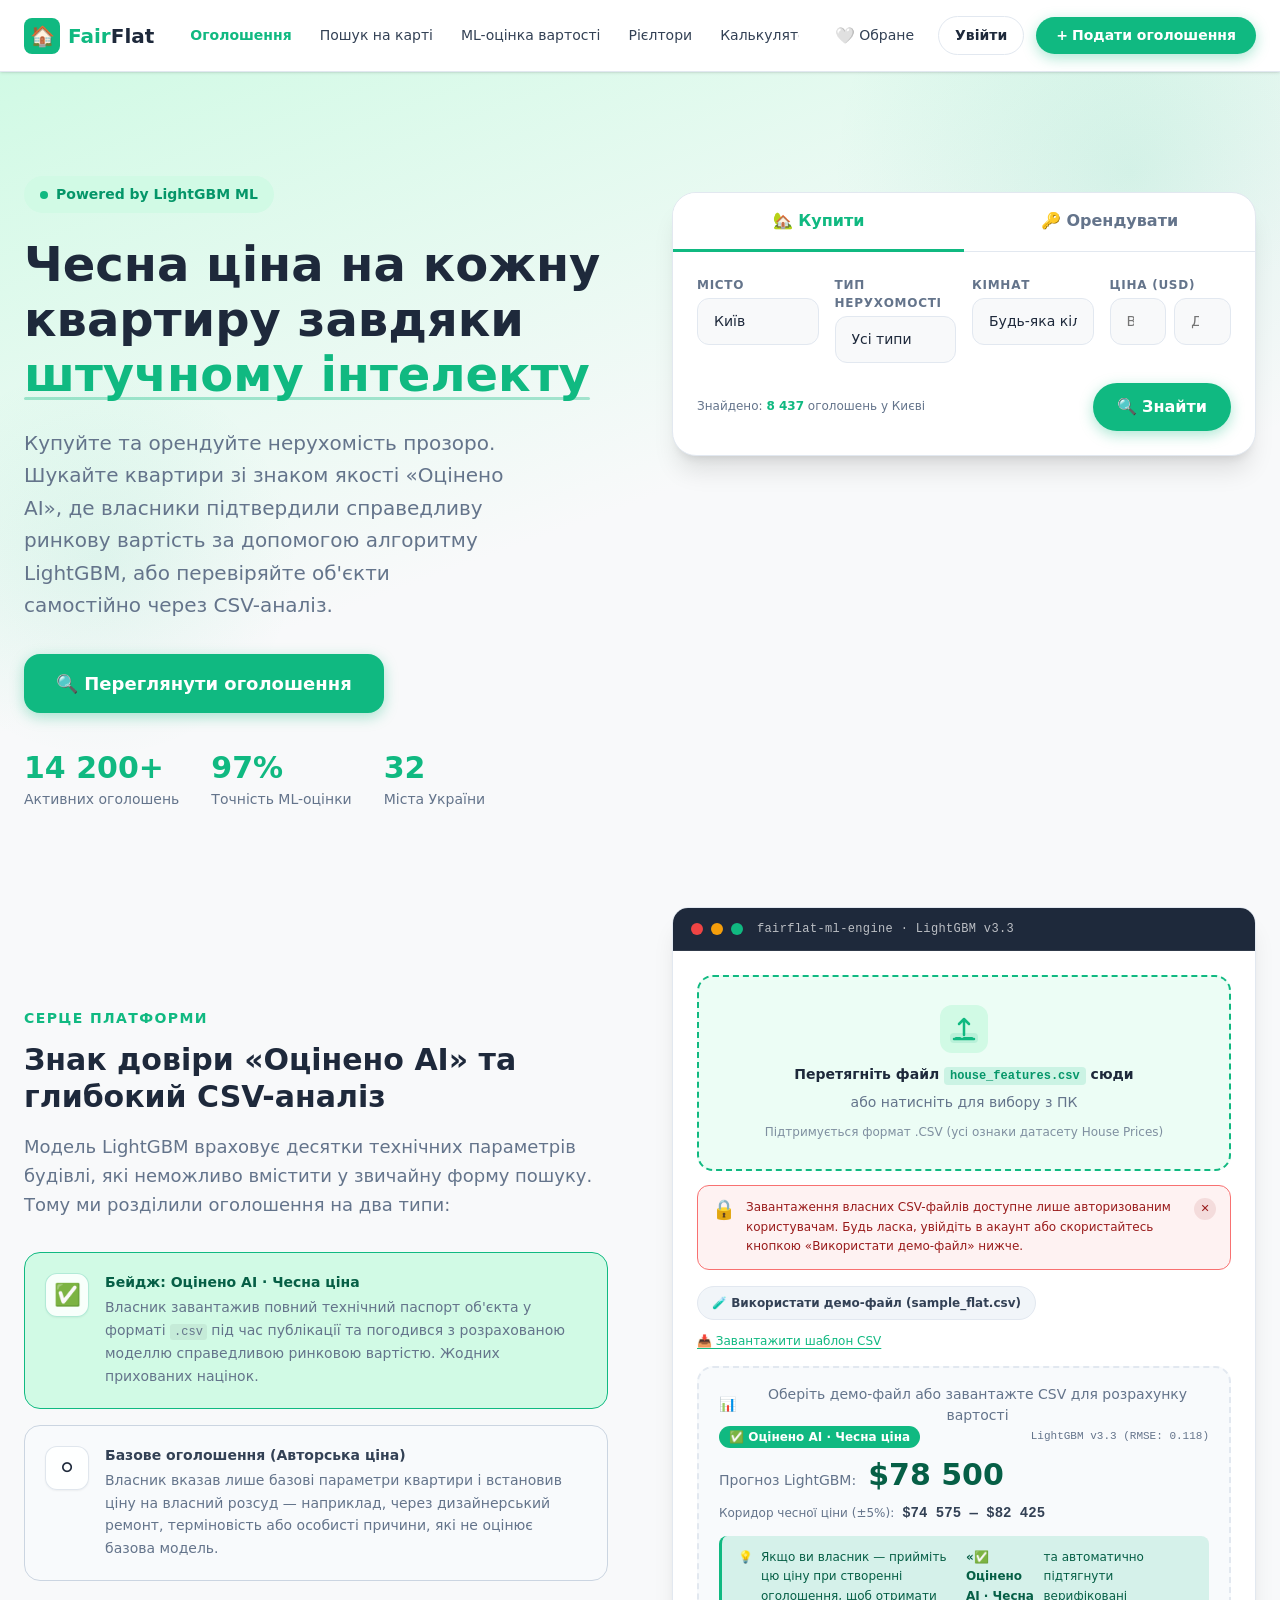
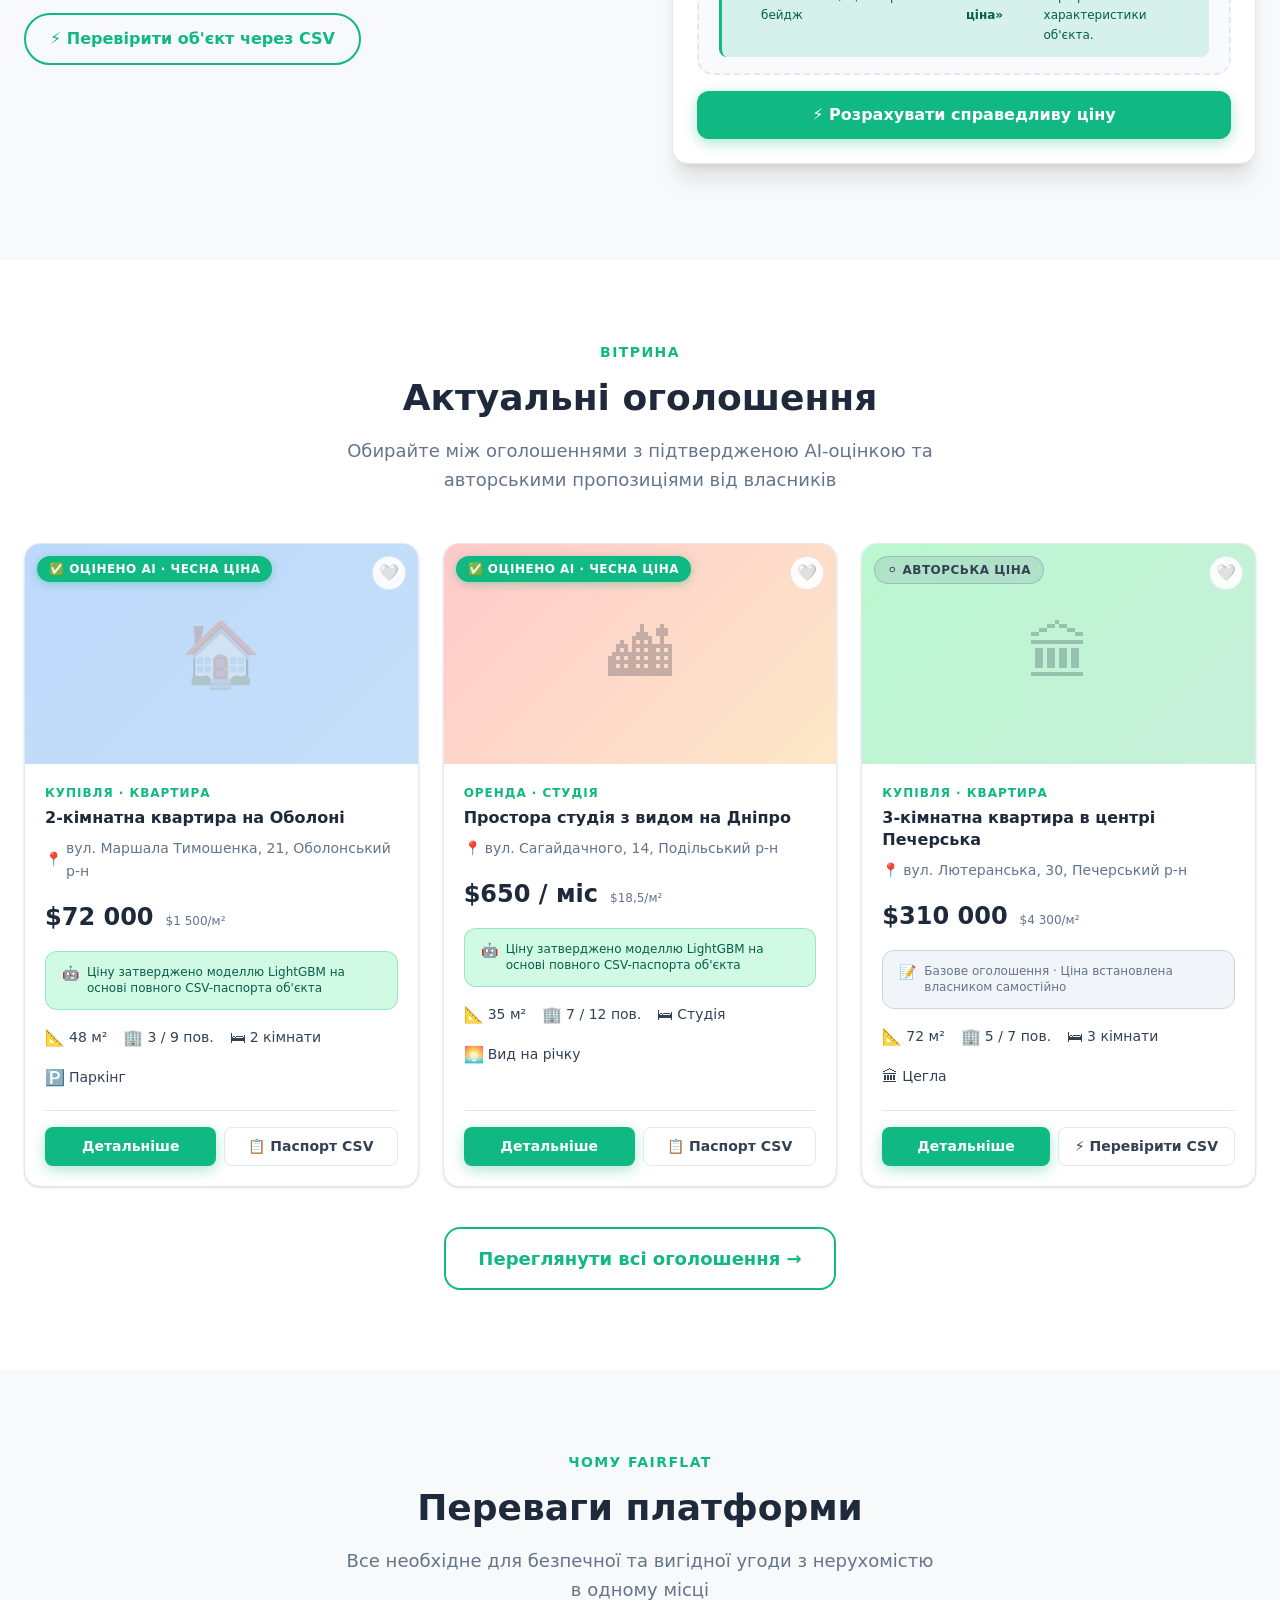
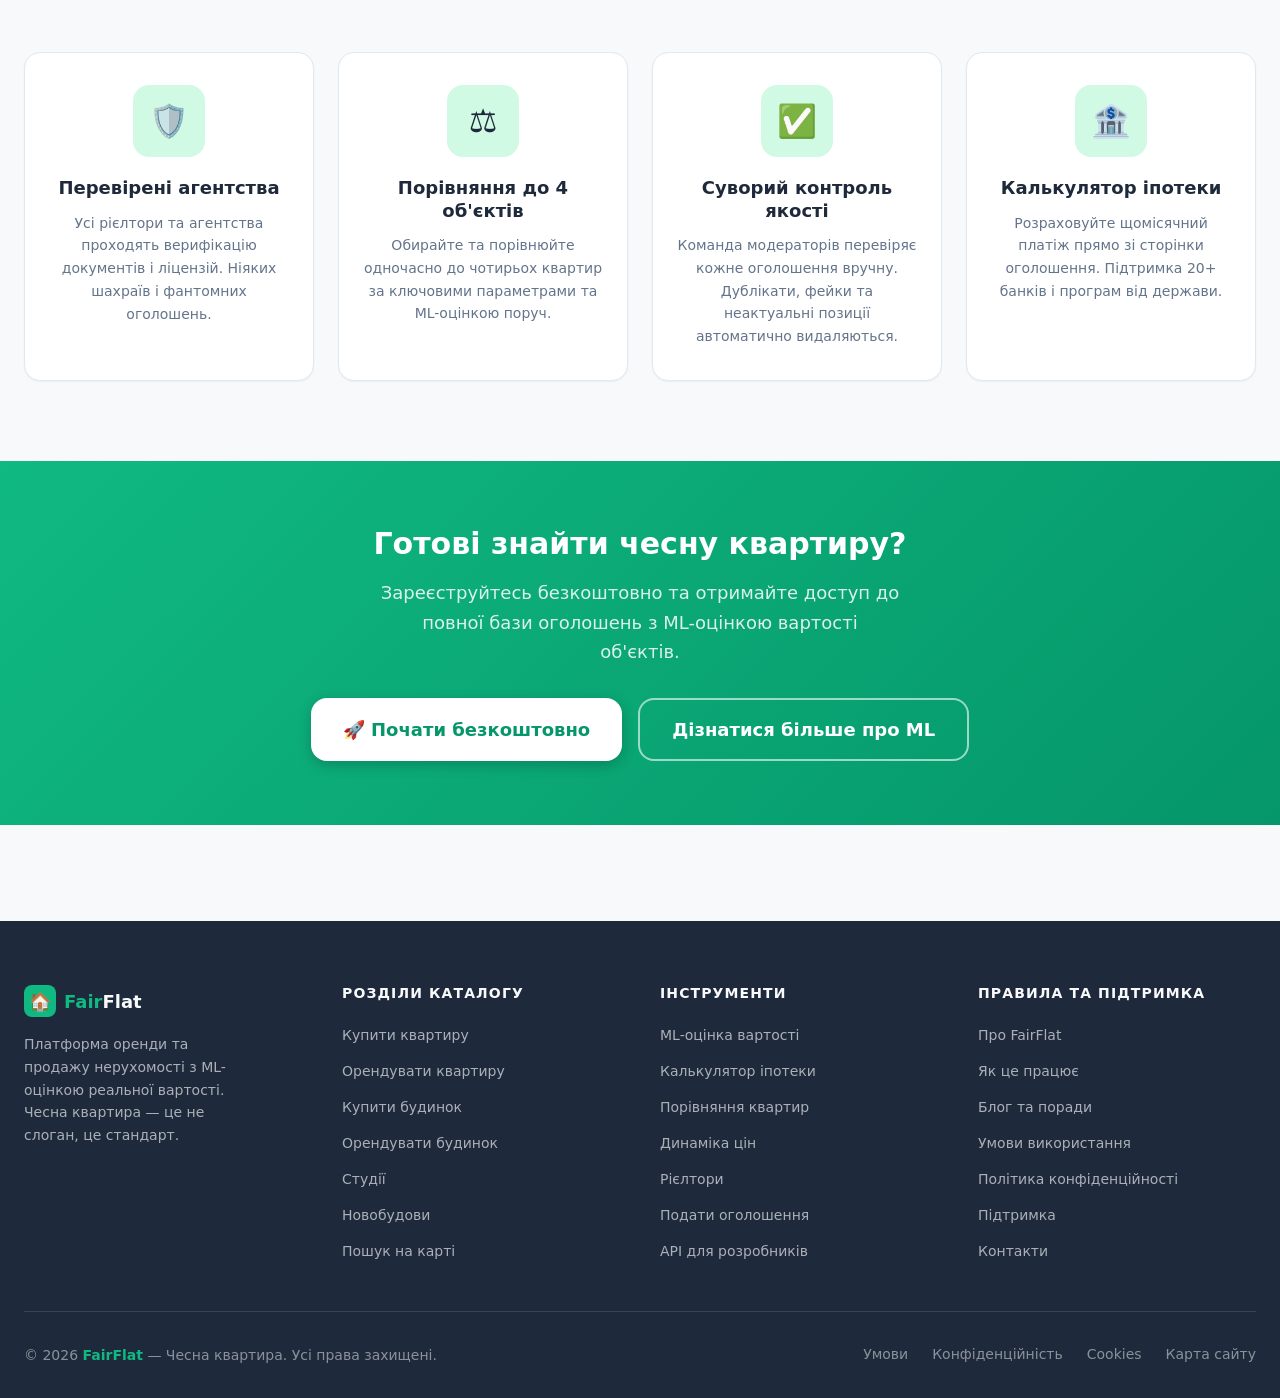
==== index.html @ ea61fe15 "feat: додати стартову структуру лендінгу, стилі та скрипти - Створено index.html (розмітка головної " ====
<!DOCTYPE html>
<html lang="uk">
<head>
  <meta charset="UTF-8" />
  <meta name="viewport" content="width=device-width, initial-scale=1.0" />
  <meta name="description" content="FairFlat — платформа оренди та продажу нерухомості з ML-оцінкою реальної вартості (LightGBM). Чесна ціна на кожну квартиру." />
  <meta name="keywords" content="нерухомість, квартира, оренда, продаж, ML оцінка, FairFlat" />
  <meta property="og:title"       content="FairFlat — Чесна квартира" />
  <meta property="og:description" content="Оренда та продаж житла з ML-оцінкою реальної вартості." />
  <meta property="og:type"        content="website" />

  <title>FairFlat — Чесна квартира</title>

  <!-- Стилі: порядок важливий — variables спочатку -->
  <link rel="stylesheet" href="css/variables.css" />
  <link rel="stylesheet" href="css/layout.css" />
  <link rel="stylesheet" href="css/landing.css" />
</head>
<body>

<!-- ============================================================
     HEADER — повністю статичний HTML, без JS-рендерингу
     Адаптивність: виключно CSS @media queries у layout.css
     ============================================================ -->
<header class="site-header" role="banner">
  <div class="container">

    <!-- Логотип -->
    <a href="/" class="header-logo" aria-label="FairFlat — головна сторінка">
      <span class="header-logo__icon" aria-hidden="true">🏠</span>
      <span class="header-logo__text">
        <span>Fair</span><span>Flat</span>
      </span>
    </a>

    <!-- Основне навігаційне меню -->
    <nav class="header-nav" aria-label="Головна навігація">
      <ul class="header-nav__list" role="list">
        <li>
          <a href="#listings" class="header-nav__link is-active">Оголошення</a>
        </li>
        <li>
          <a href="#map-search" class="header-nav__link">Пошук на карті</a>
        </li>
        <li>
          <a href="#ml-section" class="header-nav__link">ML-оцінка вартості</a>
        </li>
        <li>
          <a href="#agents" class="header-nav__link">Рієлтори</a>
        </li>
        <li>
          <a href="#calculator" class="header-nav__link">Калькулятор іпотеки</a>
        </li>
      </ul>
    </nav>

    <!-- Дії у шапці -->
    <div class="header-actions">
      <a href="/favorites" class="header-actions__favorites" aria-label="Обране">
        <span class="icon" aria-hidden="true">🤍</span>
        <span class="fav-label">Обране</span>
      </a>

      <button class="btn-login" type="button" aria-label="Увійти до акаунту">
        Увійти
      </button>

      <a href="/post" class="btn-post" aria-label="Подати оголошення">
        <span aria-hidden="true">+</span>
        <span class="post-label">Подати оголошення</span>
      </a>
    </div>

  </div>
</header>
<!-- /HEADER -->


<!-- ============================================================
     MAIN CONTENT
     ============================================================ -->
<main id="main-content">

  <!-- ══════════════════════════════════════════════════════════
       HERO SECTION
       ══════════════════════════════════════════════════════════ -->
  <section class="hero" aria-labelledby="hero-title">
    <div class="container">
      <div class="hero__inner">

        <!-- Лівий контент -->
        <div class="hero__content">
          <div class="hero__badge" role="status">
            <span class="hero__badge-dot" aria-hidden="true"></span>
            Powered by LightGBM ML
          </div>

          <h1 class="hero__title" id="hero-title">
            Чесна ціна на кожну квартиру завдяки
            <span class="hero__title-accent">штучному інтелекту</span>
          </h1>

          <p class="hero__subtitle">
            Купуйте та орендуйте нерухомість прозоро. Шукайте квартири зі знаком якості «Оцінено AI», де власники підтвердили справедливу ринкову вартість за допомогою алгоритму LightGBM, або перевіряйте об'єкти самостійно через CSV-аналіз.
          </p>

          <div class="hero__actions">
            <a href="#listings" class="btn btn--primary btn--lg">
              🔍 Переглянути оголошення
            </a>
          </div>

          <div class="hero__stats" role="list" aria-label="Статистика платформи">
            <div class="hero__stat" role="listitem">
              <span class="hero__stat-value">14 200+</span>
              <span class="hero__stat-label">Активних оголошень</span>
            </div>
            <div class="hero__stat" role="listitem">
              <span class="hero__stat-value">97%</span>
              <span class="hero__stat-label">Точність ML-оцінки</span>
            </div>
            <div class="hero__stat" role="listitem">
              <span class="hero__stat-value">32</span>
              <span class="hero__stat-label">Міста України</span>
            </div>
          </div>
        </div><!-- /hero__content -->

        <!-- Правий блок — пошуковий віджет -->
        <aside class="search-widget" aria-label="Швидкий пошук нерухомості">

          <!-- Таби: перемикаються через data-атрибути, JS у main.js -->
          <div class="search-widget__tabs"
               data-search-tabs
               role="tablist"
               aria-label="Тип угоди">

            <button class="search-tab"
                    role="tab"
                    data-tab="buy"
                    aria-selected="true"
                    aria-controls="tab-panel-buy"
                    type="button">
              🏡 Купити
            </button>

            <button class="search-tab"
                    role="tab"
                    data-tab="rent"
                    aria-selected="false"
                    aria-controls="tab-panel-rent"
                    type="button">
              🔑 Орендувати
            </button>
          </div>

          <!-- Панель «Купити» -->
          <div class="search-widget__body"
               data-tab-panel="buy"
               id="tab-panel-buy"
               role="tabpanel"
               aria-label="Пошук для купівлі">

            <form class="search-form" action="/search" method="get" aria-label="Форма пошуку нерухомості для купівлі">
              <input type="hidden" name="deal" value="buy" />

              <div class="search-fields">
                <!-- Місто -->
                <div class="search-field">
                  <label class="search-field__label" for="buy-city">Місто</label>
                  <select class="search-field__control" id="buy-city" name="city">
                    <option value="">Усі міста</option>
                    <option value="kyiv" selected>Київ</option>
                    <option value="lviv">Львів</option>
                    <option value="odesa">Одеса</option>
                    <option value="kharkiv">Харків</option>
                    <option value="dnipro">Дніпро</option>
                    <option value="zaporizhzhia">Запоріжжя</option>
                  </select>
                </div>

                <!-- Тип нерухомості -->
                <div class="search-field">
                  <label class="search-field__label" for="buy-type">Тип нерухомості</label>
                  <select class="search-field__control" id="buy-type" name="type">
                    <option value="">Усі типи</option>
                    <option value="apartment">Квартира</option>
                    <option value="house">Будинок</option>
                    <option value="studio">Студія</option>
                    <option value="penthouse">Пентхаус</option>
                  </select>
                </div>

                <!-- Кімнат -->
                <div class="search-field">
                  <label class="search-field__label" for="buy-rooms">Кімнат</label>
                  <select class="search-field__control" id="buy-rooms" name="rooms">
                    <option value="">Будь-яка кількість</option>
                    <option value="1">1 кімната</option>
                    <option value="2">2 кімнати</option>
                    <option value="3">3 кімнати</option>
                    <option value="4">4+ кімнати</option>
                  </select>
                </div>

                <!-- Діапазон цін -->
                <div class="search-field">
                  <label class="search-field__label" for="buy-price-min">Ціна (USD)</label>
                  <div class="search-price">
                    <input class="search-field__control"
                           type="number"
                           id="buy-price-min"
                           name="price_min"
                           placeholder="Від"
                           min="0"
                           step="1000" />
                    <input class="search-field__control"
                           type="number"
                           name="price_max"
                           placeholder="До"
                           aria-label="Максимальна ціна"
                           min="0"
                           step="1000" />
                  </div>
                </div>
              </div>

              <div class="search-widget__footer">
                <p class="search-widget__hint">
                  Знайдено: <b>8 437</b> оголошень у Києві
                </p>
                <button class="btn btn--primary" type="submit">
                  🔍 Знайти
                </button>
              </div>
            </form>
          </div>

          <!-- Панель «Орендувати» -->
          <div class="search-widget__body"
               data-tab-panel="rent"
               id="tab-panel-rent"
               role="tabpanel"
               aria-label="Пошук для оренди"
               hidden>

            <form class="search-form" action="/search" method="get" aria-label="Форма пошуку нерухомості для оренди">
              <input type="hidden" name="deal" value="rent" />

              <div class="search-fields">
                <!-- Місто -->
                <div class="search-field">
                  <label class="search-field__label" for="rent-city">Місто</label>
                  <select class="search-field__control" id="rent-city" name="city">
                    <option value="">Усі міста</option>
                    <option value="kyiv" selected>Київ</option>
                    <option value="lviv">Львів</option>
                    <option value="odesa">Одеса</option>
                    <option value="kharkiv">Харків</option>
                    <option value="dnipro">Дніпро</option>
                  </select>
                </div>

                <!-- Тип нерухомості -->
                <div class="search-field">
                  <label class="search-field__label" for="rent-type">Тип нерухомості</label>
                  <select class="search-field__control" id="rent-type" name="type">
                    <option value="">Усі типи</option>
                    <option value="apartment">Квартира</option>
                    <option value="house">Будинок</option>
                    <option value="studio">Студія</option>
                  </select>
                </div>

                <!-- Кімнат -->
                <div class="search-field">
                  <label class="search-field__label" for="rent-rooms">Кімнат</label>
                  <select class="search-field__control" id="rent-rooms" name="rooms">
                    <option value="">Будь-яка кількість</option>
                    <option value="1">1 кімната</option>
                    <option value="2">2 кімнати</option>
                    <option value="3">3 кімнати</option>
                    <option value="4">4+ кімнати</option>
                  </select>
                </div>

                <!-- Ціна оренди -->
                <div class="search-field">
                  <label class="search-field__label" for="rent-price-min">Орендна плата (USD/міс)</label>
                  <div class="search-price">
                    <input class="search-field__control"
                           type="number"
                           id="rent-price-min"
                           name="price_min"
                           placeholder="Від"
                           min="0"
                           step="50" />
                    <input class="search-field__control"
                           type="number"
                           name="price_max"
                           placeholder="До"
                           aria-label="Максимальна орендна плата"
                           min="0"
                           step="50" />
                  </div>
                </div>
              </div>

              <div class="search-widget__footer">
                <p class="search-widget__hint">
                  Знайдено: <b>3 119</b> оголошень про оренду
                </p>
                <button class="btn btn--primary" type="submit">
                  🔍 Знайти
                </button>
              </div>
            </form>
          </div>

        </aside><!-- /search-widget -->

      </div><!-- /hero__inner -->
    </div><!-- /container -->
  </section>
  <!-- /HERO -->


  <!-- ══════════════════════════════════════════════════════════
       ML SECTION — Знак «Оцінено AI» та CSV-прогноз
       ══════════════════════════════════════════════════════════ -->
  <section class="ml-section" id="ml-section" aria-labelledby="ml-title">
    <div class="container">

      <!-- Ліва колонка: концепція та картки типів -->
      <div class="ml-section__content">
        <span class="section__eyebrow">Серце платформи</span>
        <h2 class="ml-section__title" id="ml-title">
          Знак довіри «Оцінено AI» та глибокий CSV-аналіз
        </h2>
        <p class="ml-section__text">
          Модель LightGBM враховує десятки технічних параметрів будівлі, які неможливо вмістити у звичайну форму пошуку. Тому ми розділили оголошення на два типи:
        </p>

        <!-- 2 картки-пояснення типів оголошень -->
        <div class="listing-types" role="list" aria-label="Типи оголошень на платформі">

          <!-- Тип 1: Оцінено AI -->
          <div class="listing-type-card listing-type-card--ai" role="listitem">
            <div class="listing-type-card__icon-wrap" aria-hidden="true">
              <span class="listing-type-card__icon">✅</span>
            </div>
            <div class="listing-type-card__content">
              <p class="listing-type-card__label">Бейдж: Оцінено AI · Чесна ціна</p>
              <p class="listing-type-card__desc">
                Власник завантажив повний технічний паспорт об'єкта у форматі <code>.csv</code> під час публікації та погодився з розрахованою моделлю справедливою ринковою вартістю. Жодних прихованих націнок.
              </p>
            </div>
          </div>

          <!-- Тип 2: Базове оголошення -->
          <div class="listing-type-card listing-type-card--base" role="listitem">
            <div class="listing-type-card__icon-wrap" aria-hidden="true">
              <span class="listing-type-card__icon">⚪</span>
            </div>
            <div class="listing-type-card__content">
              <p class="listing-type-card__label">Базове оголошення (Авторська ціна)</p>
              <p class="listing-type-card__desc">
                Власник вказав лише базові параметри квартири і встановив ціну на власний розсуд — наприклад, через дизайнерський ремонт, терміновість або особисті причини, які не оцінює базова модель.
              </p>
            </div>
          </div>

        </div><!-- /listing-types -->

        <a href="#ml-demo" class="btn btn--outline">
          ⚡ Перевірити об'єкт через CSV
        </a>
      </div><!-- /ml-section__content -->

      <!-- Права колонка: CSV-інтерфейс -->
      <div class="ml-demo" id="ml-demo" aria-label="Демо CSV-прогнозу LightGBM">

        <div class="ml-demo__header" aria-hidden="true">
          <span class="ml-demo__dot"></span>
          <span class="ml-demo__dot"></span>
          <span class="ml-demo__dot"></span>
          <span class="ml-demo__title-bar">fairflat-ml-engine · LightGBM v3.3</span>
        </div>

        <div class="ml-demo__body">
          <h3 class="visually-hidden">Модуль CSV-прогнозу вартості</h3>

          <form class="ml-demo__csv-form"
                data-ml-csv-form
                aria-label="Завантаження CSV для прогнозу вартості нерухомості">

            <!-- Drag & Drop зона -->
            <div class="csv-upload-area">
              <label class="csv-dropzone"
                     for="ml-csv-file"
                     id="csv-dropzone-label"
                     data-csv-dropzone
                     tabindex="0"
                     role="button"
                     aria-label="Перетягніть CSV-файл або натисніть для вибору">

                <span class="csv-dropzone__icon" aria-hidden="true">
                  <svg width="48" height="48" viewBox="0 0 48 48" fill="none" xmlns="http://www.w3.org/2000/svg" aria-hidden="true">
                    <rect width="48" height="48" rx="12" fill="#D1FAE5"/>
                    <path d="M14 34h20M24 14v16m0-16-5 5m5-5 5 5" stroke="#10B981" stroke-width="2.5" stroke-linecap="round" stroke-linejoin="round"/>
                    <rect x="10" y="28" width="28" height="10" rx="4" fill="#10B981" fill-opacity=".12"/>
                    <path d="M16 33h4m4 0h8" stroke="#10B981" stroke-width="2" stroke-linecap="round"/>
                  </svg>
                </span>

                <span class="csv-dropzone__title">
                  Перетягніть файл <code>house_features.csv</code> сюди
                </span>
                <span class="csv-dropzone__subtitle">або натисніть для вибору з ПК</span>
                <span class="csv-dropzone__meta">
                  Підтримується формат .CSV (усі ознаки датасету House Prices)
                </span>
              </label>

              <input type="file"
                     id="ml-csv-file"
                     name="csv_file"
                     accept=".csv"
                     class="csv-file-input"
                     data-csv-input
                     aria-label="Вибір CSV-файлу" />
            </div>

            <!-- Блок повідомлення про авторизацію для гостя (hidden за замовчуванням) -->
            <div class="csv-auth-notice" data-csv-auth-notice hidden role="alert">
              <div class="csv-auth-notice__content">
                <span class="csv-auth-notice__icon" aria-hidden="true">🔒</span>
                <p class="csv-auth-notice__text">
                  Завантаження власних CSV-файлів доступне лише авторизованим користувачам. Будь ласка, увійдіть в акаунт або скористайтесь кнопкою «Використати демо-файл» нижче.
                </p>
              </div>
              <button type="button" class="csv-auth-notice__close" data-csv-auth-close aria-label="Закрити повідомлення">✕</button>
            </div>

            <!-- Панель інструментів під дропзоною: кнопка-чіп та посилання-шаблон -->
            <div class="csv-sample-bar">
              <button class="csv-sample-chip"
                      type="button"
                      data-csv-use-demo
                      aria-label="Використати демо-файл sample_flat.csv">
                🧪 Використати демо-файл (sample_flat.csv)
              </button>

              <a class="csv-template-link"
                 href="#"
                 download="fairflat_house_features_template.csv"
                 data-csv-download-template
                 aria-label="Завантажити шаблон CSV з прикладом ознак">
                📥 Завантажити шаблон CSV
              </a>
            </div>

            <!-- Плашка прикріпленого файлу (.csv-file-pill) -->
            <div class="csv-file-pill" data-csv-file-pill hidden>
              <div class="csv-file-pill__header">
                <span class="csv-file-pill__icon" aria-hidden="true">📄</span>
                <span class="csv-file-pill__name" data-csv-file-name>sample_flat_kyiv.csv</span>
                <span class="csv-file-pill__badge">Готовий до аналізу</span>
                <button class="csv-file-pill__remove"
                        type="button"
                        data-csv-remove
                        aria-label="Видалити вибраний файл">✕</button>
              </div>
              <div class="csv-file-pill__preview" data-csv-preview>
                <!-- Динамічно заповнюється прев'ю витягнутих параметрів із CSV -->
              </div>
            </div>

            <!-- Блок результату -->
            <div class="ml-demo__result"
                 data-ml-demo-result
                 role="region"
                 aria-live="polite"
                 aria-label="Результат прогнозу LightGBM">

              <div class="ml-demo__result-placeholder" data-ml-placeholder>
                <span aria-hidden="true">📊</span>
                Оберіть демо-файл або завантажте CSV для розрахунку вартості
              </div>

              <!-- Блок успішного результату -->
              <div class="csv-result-success" data-csv-result hidden>
                <div class="csv-result-success__header">
                  <span class="csv-result-success__badge">✅ Оцінено AI · Чесна ціна</span>
                  <span class="csv-result-success__model">LightGBM v3.3 (RMSE: 0.118)</span>
                </div>
                <div class="csv-result-success__price-wrap">
                  <span class="csv-result-success__label">Прогноз LightGBM:</span>
                  <strong class="csv-result-success__price" data-csv-price>$78 500</strong>
                </div>
                <div class="csv-result-success__corridor">
                  <span class="csv-result-success__corridor-label">Коридор чесної ціни (±5%):</span>
                  <span class="csv-result-success__corridor-range" data-csv-corridor>$74 575 — $82 425</span>
                </div>
                <div class="csv-result-success__tip">
                  <span aria-hidden="true">💡</span>
                  Якщо ви власник — прийміть цю ціну при створенні оголошення, щоб отримати бейдж
                  <strong>«✅ Оцінено AI · Чесна ціна»</strong> та автоматично підтягнути верифіковані характеристики об'єкта.
                </div>
              </div>

            </div><!-- /ml-demo__result -->

            <button class="btn btn--primary btn--full"
                    type="submit"
                    data-ml-submit>
              ⚡ Розрахувати справедливу ціну
            </button>

          </form>
        </div><!-- /ml-demo__body -->

      </div><!-- /ml-demo -->

    </div><!-- /container -->
  </section>
  <!-- /ML SECTION -->



  <!-- ══════════════════════════════════════════════════════════
       LISTINGS SHOWCASE
       ══════════════════════════════════════════════════════════ -->
  <section class="listings-section" id="listings" aria-labelledby="listings-title">
    <div class="container">

      <header class="section__header">
        <span class="section__eyebrow">Вітрина</span>
        <h2 class="section__title" id="listings-title">Актуальні оголошення</h2>
        <p class="section__subtitle">
          Обирайте між оголошеннями з підтвердженою AI-оцінкою та авторськими пропозиціями від власників
        </p>
      </header>

      <div class="listings-grid" role="list" aria-label="Картки оголошень">

        <!-- ── Card 1: Оцінено AI (Оболонь) ───────────────── -->
        <article class="property-card" role="listitem" aria-label="Квартира на Оболоні">

          <div class="property-card__image property-card__image--1" aria-hidden="true">
            <div class="property-card__image-bg">🏠</div>
            <span class="property-card__badge property-card__badge--ai">
              ✅ Оцінено AI · Чесна ціна
            </span>
            <button class="property-card__fav"
                    data-fav-btn
                    type="button"
                    aria-label="Додати в обране"
                    aria-pressed="false">
              🤍
            </button>
          </div>

          <div class="property-card__body">
            <p class="property-card__type">Купівля · Квартира</p>
            <h3 class="property-card__title">2-кімнатна квартира на Оболоні</h3>
            <p class="property-card__location">
              <span aria-hidden="true">📍</span> вул. Маршала Тимошенка, 21, Оболонський р-н
            </p>

            <div class="property-card__price-row">
              <span class="property-card__price">$72 000</span>
              <span class="property-card__price-per-sqm">$1 500/м²</span>
            </div>

            <!-- Плашка верифікації AI -->
            <div class="property-card__verification property-card__verification--ai"
                 aria-label="Ціну підтверджено моделлю LightGBM">
              <span class="property-card__verification-icon" aria-hidden="true">🤖</span>
              <span class="property-card__verification-text">
                Ціну затверджено моделлю LightGBM на основі повного CSV-паспорта об'єкта
              </span>
            </div>

            <ul class="property-card__features" aria-label="Характеристики">
              <li class="property-card__feature">
                <span class="property-card__feature-icon" aria-hidden="true">📐</span>
                <span>48 м²</span>
              </li>
              <li class="property-card__feature">
                <span class="property-card__feature-icon" aria-hidden="true">🏢</span>
                <span>3 / 9 пов.</span>
              </li>
              <li class="property-card__feature">
                <span class="property-card__feature-icon" aria-hidden="true">🛏</span>
                <span>2 кімнати</span>
              </li>
              <li class="property-card__feature">
                <span class="property-card__feature-icon" aria-hidden="true">🅿️</span>
                <span>Паркінг</span>
              </li>
            </ul>

            <div class="property-card__footer">
              <a href="/listing/1" class="btn btn--primary btn--sm">Детальніше</a>
              <button class="btn btn--ghost btn--sm" type="button">📋 Паспорт CSV</button>
            </div>
          </div>
        </article>

        <!-- ── Card 2: Оцінено AI (Поділ, студія) ─────────── -->
        <article class="property-card" role="listitem" aria-label="Студія на Подолі">

          <div class="property-card__image property-card__image--2" aria-hidden="true">
            <div class="property-card__image-bg">🏙</div>
            <span class="property-card__badge property-card__badge--ai">
              ✅ Оцінено AI · Чесна ціна
            </span>
            <button class="property-card__fav"
                    data-fav-btn
                    type="button"
                    aria-label="Додати в обране"
                    aria-pressed="false">
              🤍
            </button>
          </div>

          <div class="property-card__body">
            <p class="property-card__type">Оренда · Студія</p>
            <h3 class="property-card__title">Простора студія з видом на Дніпро</h3>
            <p class="property-card__location">
              <span aria-hidden="true">📍</span> вул. Сагайдачного, 14, Подільський р-н
            </p>

            <div class="property-card__price-row">
              <span class="property-card__price">$650 / міс</span>
              <span class="property-card__price-per-sqm">$18,5/м²</span>
            </div>

            <!-- Плашка верифікації AI -->
            <div class="property-card__verification property-card__verification--ai"
                 aria-label="Ціну підтверджено моделлю LightGBM">
              <span class="property-card__verification-icon" aria-hidden="true">🤖</span>
              <span class="property-card__verification-text">
                Ціну затверджено моделлю LightGBM на основі повного CSV-паспорта об'єкта
              </span>
            </div>

            <ul class="property-card__features" aria-label="Характеристики">
              <li class="property-card__feature">
                <span class="property-card__feature-icon" aria-hidden="true">📐</span>
                <span>35 м²</span>
              </li>
              <li class="property-card__feature">
                <span class="property-card__feature-icon" aria-hidden="true">🏢</span>
                <span>7 / 12 пов.</span>
              </li>
              <li class="property-card__feature">
                <span class="property-card__feature-icon" aria-hidden="true">🛏</span>
                <span>Студія</span>
              </li>
              <li class="property-card__feature">
                <span class="property-card__feature-icon" aria-hidden="true">🌅</span>
                <span>Вид на річку</span>
              </li>
            </ul>

            <div class="property-card__footer">
              <a href="/listing/2" class="btn btn--primary btn--sm">Детальніше</a>
              <button class="btn btn--ghost btn--sm" type="button">📋 Паспорт CSV</button>
            </div>
          </div>
        </article>

        <!-- ── Card 3: Авторська ціна (Печерськ) ──────────── -->
        <article class="property-card" role="listitem" aria-label="Квартира на Печерську">

          <div class="property-card__image property-card__image--3" aria-hidden="true">
            <div class="property-card__image-bg">🏛</div>
            <span class="property-card__badge property-card__badge--base">
              ⚪ Авторська ціна
            </span>
            <button class="property-card__fav"
                    data-fav-btn
                    type="button"
                    aria-label="Додати в обране"
                    aria-pressed="false">
              🤍
            </button>
          </div>

          <div class="property-card__body">
            <p class="property-card__type">Купівля · Квартира</p>
            <h3 class="property-card__title">3-кімнатна квартира в центрі Печерська</h3>
            <p class="property-card__location">
              <span aria-hidden="true">📍</span> вул. Лютеранська, 30, Печерський р-н
            </p>

            <div class="property-card__price-row">
              <span class="property-card__price">$310 000</span>
              <span class="property-card__price-per-sqm">$4 300/м²</span>
            </div>

            <!-- Нейтральний підпис базового оголошення -->
            <div class="property-card__verification property-card__verification--base"
                 aria-label="Базове оголошення без AI-верифікації">
              <span class="property-card__verification-icon" aria-hidden="true">📝</span>
              <span class="property-card__verification-text">
                Базове оголошення · Ціна встановлена власником самостійно
              </span>
            </div>

            <ul class="property-card__features" aria-label="Характеристики">
              <li class="property-card__feature">
                <span class="property-card__feature-icon" aria-hidden="true">📐</span>
                <span>72 м²</span>
              </li>
              <li class="property-card__feature">
                <span class="property-card__feature-icon" aria-hidden="true">🏢</span>
                <span>5 / 7 пов.</span>
              </li>
              <li class="property-card__feature">
                <span class="property-card__feature-icon" aria-hidden="true">🛏</span>
                <span>3 кімнати</span>
              </li>
              <li class="property-card__feature">
                <span class="property-card__feature-icon" aria-hidden="true">🏛</span>
                <span>Цегла</span>
              </li>
            </ul>

            <div class="property-card__footer">
              <a href="/listing/3" class="btn btn--primary btn--sm">Детальніше</a>
              <button class="btn btn--ghost btn--sm" type="button">⚡ Перевірити CSV</button>
            </div>
          </div>
        </article>

      </div><!-- /listings-grid -->

      <div class="text-center" style="margin-top: var(--space-10);">
        <a href="/listings" class="btn btn--outline btn--lg">
          Переглянути всі оголошення →
        </a>
      </div>

    </div><!-- /container -->
  </section>
  <!-- /LISTINGS -->


  <!-- ══════════════════════════════════════════════════════════
       BENEFITS SECTION
       ══════════════════════════════════════════════════════════ -->
  <section class="benefits-section" id="benefits" aria-labelledby="benefits-title">
    <div class="container">

      <header class="section__header">
        <span class="section__eyebrow">Чому FairFlat</span>
        <h2 class="section__title" id="benefits-title">Переваги платформи</h2>
        <p class="section__subtitle">
          Все необхідне для безпечної та вигідної угоди з нерухомістю в одному місці
        </p>
      </header>

      <div class="benefits-grid" role="list" aria-label="Переваги FairFlat">

        <!-- Картка 1 -->
        <article class="benefit-card" role="listitem">
          <div class="benefit-card__icon-wrap" aria-hidden="true">
            <span class="icon">🛡️</span>
          </div>
          <h3 class="benefit-card__title">Перевірені агентства</h3>
          <p class="benefit-card__text">
            Усі рієлтори та агентства проходять верифікацію документів і ліцензій. Ніяких шахраїв і фантомних оголошень.
          </p>
        </article>

        <!-- Картка 2 -->
        <article class="benefit-card" role="listitem">
          <div class="benefit-card__icon-wrap" aria-hidden="true">
            <span class="icon">⚖️</span>
          </div>
          <h3 class="benefit-card__title">Порівняння до 4 об'єктів</h3>
          <p class="benefit-card__text">
            Обирайте та порівнюйте одночасно до чотирьох квартир за ключовими параметрами та ML-оцінкою поруч.
          </p>
        </article>

        <!-- Картка 3 -->
        <article class="benefit-card" role="listitem">
          <div class="benefit-card__icon-wrap" aria-hidden="true">
            <span class="icon">✅</span>
          </div>
          <h3 class="benefit-card__title">Суворий контроль якості</h3>
          <p class="benefit-card__text">
            Команда модераторів перевіряє кожне оголошення вручну. Дублікати, фейки та неактуальні позиції автоматично видаляються.
          </p>
        </article>

        <!-- Картка 4 -->
        <article class="benefit-card" role="listitem">
          <div class="benefit-card__icon-wrap" aria-hidden="true">
            <span class="icon">🏦</span>
          </div>
          <h3 class="benefit-card__title">Калькулятор іпотеки</h3>
          <p class="benefit-card__text">
            Розраховуйте щомісячний платіж прямо зі сторінки оголошення. Підтримка 20+ банків і програм від держави.
          </p>
        </article>

      </div><!-- /benefits-grid -->

    </div><!-- /container -->
  </section>
  <!-- /BENEFITS -->


  <!-- ══════════════════════════════════════════════════════════
       CTA STRIP
       ══════════════════════════════════════════════════════════ -->
  <section class="cta-strip" aria-labelledby="cta-title">
    <div class="container">
      <h2 class="cta-strip__title" id="cta-title">
        Готові знайти чесну квартиру?
      </h2>
      <p class="cta-strip__text">
        Зареєструйтесь безкоштовно та отримайте доступ до повної бази оголошень з ML-оцінкою вартості об'єктів.
      </p>
      <div class="cta-strip__actions">
        <a href="/register" class="btn btn--cta-white btn--lg">
          🚀 Почати безкоштовно
        </a>
        <a href="#ml-section" class="btn btn--cta-outline btn--lg">
          Дізнатися більше про ML
        </a>
      </div>
    </div>
  </section>
  <!-- /CTA STRIP -->

</main>
<!-- /MAIN CONTENT -->


<!-- ============================================================
     FOOTER — повністю статичний HTML, без JS-рендерингу
     Адаптивність: виключно CSS @media queries у layout.css
     ============================================================ -->
<footer class="site-footer" role="contentinfo">
  <div class="container">

    <!-- 4 колонки посилань -->
    <nav class="footer-grid" aria-label="Навігація футера">

      <!-- Колонка 1: Про FairFlat -->
      <div class="footer-col">
        <div class="footer-col__logo" aria-hidden="true">
          <span class="footer-col__logo-icon">🏠</span>
          <span class="footer-col__logo-text">
            <span>Fair</span><span>Flat</span>
          </span>
        </div>
        <p class="footer-col__desc">
          Платформа оренди та продажу нерухомості з ML-оцінкою реальної вартості. Чесна квартира — це не слоган, це стандарт.
        </p>
      </div>

      <!-- Колонка 2: Розділи каталогу -->
      <div class="footer-col">
        <h3 class="footer-col__title">Розділи каталогу</h3>
        <ul class="footer-col__links" role="list">
          <li><a href="/buy/apartments">Купити квартиру</a></li>
          <li><a href="/rent/apartments">Орендувати квартиру</a></li>
          <li><a href="/buy/houses">Купити будинок</a></li>
          <li><a href="/rent/houses">Орендувати будинок</a></li>
          <li><a href="/buy/studios">Студії</a></li>
          <li><a href="/new-buildings">Новобудови</a></li>
          <li><a href="/map">Пошук на карті</a></li>
        </ul>
      </div>

      <!-- Колонка 3: Інструменти -->
      <div class="footer-col">
        <h3 class="footer-col__title">Інструменти</h3>
        <ul class="footer-col__links" role="list">
          <li><a href="/ml-assessment">ML-оцінка вартості</a></li>
          <li><a href="/mortgage-calculator">Калькулятор іпотеки</a></li>
          <li><a href="/compare">Порівняння квартир</a></li>
          <li><a href="/price-dynamics">Динаміка цін</a></li>
          <li><a href="/agents">Рієлтори</a></li>
          <li><a href="/post">Подати оголошення</a></li>
          <li><a href="/api">API для розробників</a></li>
        </ul>
      </div>

      <!-- Колонка 4: Правила та підтримка -->
      <div class="footer-col">
        <h3 class="footer-col__title">Правила та підтримка</h3>
        <ul class="footer-col__links" role="list">
          <li><a href="/about">Про FairFlat</a></li>
          <li><a href="/how-it-works">Як це працює</a></li>
          <li><a href="/blog">Блог та поради</a></li>
          <li><a href="/terms">Умови використання</a></li>
          <li><a href="/privacy">Політика конфіденційності</a></li>
          <li><a href="/support">Підтримка</a></li>
          <li><a href="/contacts">Контакти</a></li>
        </ul>
      </div>

    </nav><!-- /footer-grid -->

    <!-- Нижній рядок копірайту -->
    <div class="footer-bottom">
      <p class="footer-bottom__copy">
        © 2026 <span>FairFlat</span> — Чесна квартира. Усі права захищені.
      </p>
      <nav class="footer-bottom__links" aria-label="Юридичні посилання">
        <a href="/terms">Умови</a>
        <a href="/privacy">Конфіденційність</a>
        <a href="/cookies">Cookies</a>
        <a href="/sitemap">Карта сайту</a>
      </nav>
    </div>

  </div><!-- /container -->
</footer>
<!-- /FOOTER -->


<!-- JS — підключається в кінці body, DOM вже готовий -->
<script src="js/main.js"></script>
</body>
</html>
---- css/variables.css ----
/* ============================================================
   FairFlat — variables.css
   CSS Custom Properties + Base Reset / Normalize
   ============================================================ */

/* ── Кольорова палітра ──────────────────────────────────── */
:root {
  /* Основні */
  --color-bg:           #F8F9FA; /* молочно-білий — фон сторінки       */
  --color-emerald:      #10B981; /* смарагдовий — акцент, кнопки        */
  --color-emerald-dark: #059669; /* темніший смарагдовий — hover        */
  --color-emerald-light:#D1FAE5; /* світлий смарагдовий — тло бейджів   */
  --color-graphite:     #1E293B; /* графітовий — текст, заголовки, footer*/
  --color-graphite-mid: #334155; /* середній графіт — вторинний текст   */
  --color-graphite-soft:#64748B; /* м'який графіт — placeholders        */
  --color-white:        #FFFFFF; /* білий — фон карток                  */
  --color-border:       #E2E8F0; /* нейтральний сірий — рамки           */
  --color-border-focus: #10B981; /* рамка у фокусі                      */

  /* Статуси ML-оцінки */
  --color-below:  #10B981; /* нижче ринку  — зелений  */
  --color-fair:   #F59E0B; /* в межах ринку — жовтий  */
  --color-above:  #EF4444; /* завищена ціна — червоний*/

  --color-below-bg:  #D1FAE5;
  --color-fair-bg:   #FEF3C7;
  --color-above-bg:  #FEE2E2;

  /* ── Типографіка ──────────────────────────────────────── */
  --font-primary: 'Segoe UI', system-ui, -apple-system, sans-serif;
  --font-mono:    'Courier New', Courier, monospace;

  --text-xs:   0.75rem;   /*  12px */
  --text-sm:   0.875rem;  /*  14px */
  --text-base: 1rem;      /*  16px */
  --text-lg:   1.125rem;  /*  18px */
  --text-xl:   1.25rem;   /*  20px */
  --text-2xl:  1.5rem;    /*  24px */
  --text-3xl:  1.875rem;  /*  30px */
  --text-4xl:  2.25rem;   /*  36px */
  --text-5xl:  3rem;      /*  48px */

  --font-normal:   400;
  --font-medium:   500;
  --font-semibold: 600;
  --font-bold:     700;

  --leading-tight:  1.25;
  --leading-snug:   1.375;
  --leading-normal: 1.5;
  --leading-relaxed:1.625;

  /* ── Відступи ─────────────────────────────────────────── */
  --space-1:  0.25rem;  /*  4px */
  --space-2:  0.5rem;   /*  8px */
  --space-3:  0.75rem;  /* 12px */
  --space-4:  1rem;     /* 16px */
  --space-5:  1.25rem;  /* 20px */
  --space-6:  1.5rem;   /* 24px */
  --space-8:  2rem;     /* 32px */
  --space-10: 2.5rem;   /* 40px */
  --space-12: 3rem;     /* 48px */
  --space-16: 4rem;     /* 64px */
  --space-20: 5rem;     /* 80px */
  --space-24: 6rem;     /* 96px */

  /* ── Радіуси заокруглень ──────────────────────────────── */
  --radius-sm:   0.25rem;  /*  4px */
  --radius-md:   0.5rem;   /*  8px */
  --radius-lg:   0.75rem;  /* 12px */
  --radius-xl:   1rem;     /* 16px */
  --radius-2xl:  1.5rem;   /* 24px */
  --radius-full: 9999px;

  /* ── Тіні ─────────────────────────────────────────────── */
  --shadow-xs:  0 1px 2px 0 rgba(0,0,0,.05);
  --shadow-sm:  0 1px 3px 0 rgba(0,0,0,.10), 0 1px 2px -1px rgba(0,0,0,.10);
  --shadow-md:  0 4px 6px -1px rgba(0,0,0,.10), 0 2px 4px -2px rgba(0,0,0,.10);
  --shadow-lg:  0 10px 15px -3px rgba(0,0,0,.10), 0 4px 6px -4px rgba(0,0,0,.10);
  --shadow-xl:  0 20px 25px -5px rgba(0,0,0,.10), 0 8px 10px -6px rgba(0,0,0,.10);
  --shadow-emerald: 0 4px 14px 0 rgba(16,185,129,.35);

  /* ── Анімації ─────────────────────────────────────────── */
  --transition-fast:   150ms ease;
  --transition-base:   250ms ease;
  --transition-slow:   400ms ease;

  /* ── Макет ────────────────────────────────────────────── */
  --container-max:   1280px;
  --container-pad:   var(--space-6);
  --header-height:   72px;
  --header-height-sm:60px;
}

/* ── Reset / Normalize ────────────────────────────────────── */
*,
*::before,
*::after {
  box-sizing: border-box;
  margin: 0;
  padding: 0;
}

html {
  font-size: 16px;
  scroll-behavior: smooth;
  -webkit-text-size-adjust: 100%;
}

body {
  font-family: var(--font-primary);
  font-size: var(--text-base);
  font-weight: var(--font-normal);
  line-height: var(--leading-normal);
  color: var(--color-graphite);
  background-color: var(--color-bg);
  -webkit-font-smoothing: antialiased;
  -moz-osx-font-smoothing: grayscale;
}

img,
picture,
video,
canvas,
svg {
  display: block;
  max-width: 100%;
}

input,
button,
textarea,
select {
  font: inherit;
  color: inherit;
}

button {
  cursor: pointer;
  border: none;
  background: none;
}

a {
  color: inherit;
  text-decoration: none;
}

ul,
ol {
  list-style: none;
}

h1, h2, h3, h4, h5, h6 {
  line-height: var(--leading-tight);
  font-weight: var(--font-bold);
}

p {
  line-height: var(--leading-relaxed);
}

fieldset {
  border: none;
}

/* Утилітарні класи для вирівнювання тексту */
.text-center { text-align: center; }
.text-left   { text-align: left; }
.text-right  { text-align: right; }

/* Утилітарні класи видимості */
.visually-hidden {
  position: absolute;
  width: 1px;
  height: 1px;
  padding: 0;
  margin: -1px;
  overflow: hidden;
  clip: rect(0,0,0,0);
  white-space: nowrap;
  border: 0;
}
---- css/layout.css ----
/* ============================================================
   FairFlat — layout.css
   Header, Footer, Container + Responsive (pure CSS @media)
   ============================================================ */

/* ════════════════════════════════════════════════════════════
   CONTAINER
   ════════════════════════════════════════════════════════════ */
.container {
  width: 100%;
  max-width: var(--container-max);
  margin-inline: auto;
  padding-inline: var(--container-pad);
}

/* ════════════════════════════════════════════════════════════
   HEADER
   ════════════════════════════════════════════════════════════ */
.site-header {
  position: sticky;
  top: 0;
  z-index: 1000;
  background-color: var(--color-white);
  border-bottom: 1px solid var(--color-border);
  box-shadow: var(--shadow-sm);
  height: var(--header-height);
}

.site-header .container {
  display: flex;
  align-items: center;
  gap: var(--space-6);
  height: 100%;
}

/* ── Logo ─────────────────────────────────────────────────── */
.header-logo {
  display: flex;
  align-items: center;
  gap: var(--space-2);
  flex-shrink: 0;
  text-decoration: none;
}

.header-logo__icon {
  width: 36px;
  height: 36px;
  background-color: var(--color-emerald);
  border-radius: var(--radius-md);
  display: flex;
  align-items: center;
  justify-content: center;
  color: var(--color-white);
  font-size: var(--text-xl);
  flex-shrink: 0;
}

.header-logo__text {
  font-size: var(--text-xl);
  font-weight: var(--font-bold);
  line-height: 1;
}

.header-logo__text span:first-child {
  color: var(--color-emerald);
}

.header-logo__text span:last-child {
  color: var(--color-graphite);
}

/* ── Main Navigation ──────────────────────────────────────── */
.header-nav {
  flex: 1;
  overflow: hidden;       /* підрізаємо за межі при нестачі місця */
}

.header-nav__list {
  display: flex;
  align-items: center;
  gap: var(--space-1);
  flex-wrap: nowrap;
}

.header-nav__link {
  display: inline-block;
  padding: var(--space-2) var(--space-3);
  font-size: var(--text-sm);
  font-weight: var(--font-medium);
  color: var(--color-graphite-mid);
  border-radius: var(--radius-md);
  white-space: nowrap;
  transition: color var(--transition-fast),
              background-color var(--transition-fast);
}

.header-nav__link:hover,
.header-nav__link:focus-visible {
  color: var(--color-emerald);
  background-color: var(--color-emerald-light);
  outline: none;
}

.header-nav__link.is-active {
  color: var(--color-emerald);
  font-weight: var(--font-semibold);
}

/* ── Header Actions ───────────────────────────────────────── */
.header-actions {
  display: flex;
  align-items: center;
  gap: var(--space-3);
  flex-shrink: 0;
  margin-left: auto;
}

.header-actions__favorites {
  display: flex;
  align-items: center;
  gap: var(--space-1);
  font-size: var(--text-sm);
  font-weight: var(--font-medium);
  color: var(--color-graphite-mid);
  padding: var(--space-2) var(--space-3);
  border-radius: var(--radius-md);
  transition: color var(--transition-fast),
              background-color var(--transition-fast);
  white-space: nowrap;
}

.header-actions__favorites:hover {
  color: var(--color-emerald);
  background-color: var(--color-emerald-light);
}

.header-actions__favorites .icon {
  font-size: var(--text-base);
}

.btn-login {
  padding: var(--space-2) var(--space-4);
  font-size: var(--text-sm);
  font-weight: var(--font-semibold);
  color: var(--color-graphite);
  border: 1.5px solid var(--color-border);
  border-radius: var(--radius-full);
  background-color: transparent;
  transition: border-color var(--transition-fast),
              color var(--transition-fast),
              background-color var(--transition-fast);
  white-space: nowrap;
}

.btn-login:hover {
  border-color: var(--color-emerald);
  color: var(--color-emerald);
  background-color: var(--color-emerald-light);
}

.btn-post {
  display: inline-flex;
  align-items: center;
  gap: var(--space-1);
  padding: var(--space-2) var(--space-5);
  font-size: var(--text-sm);
  font-weight: var(--font-semibold);
  color: var(--color-white);
  background-color: var(--color-emerald);
  border-radius: var(--radius-full);
  box-shadow: var(--shadow-emerald);
  transition: background-color var(--transition-fast),
              box-shadow var(--transition-fast),
              transform var(--transition-fast);
  white-space: nowrap;
}

.btn-post:hover {
  background-color: var(--color-emerald-dark);
  box-shadow: none;
  transform: translateY(-1px);
}

/* ════════════════════════════════════════════════════════════
   FOOTER
   ════════════════════════════════════════════════════════════ */
.site-footer {
  background-color: var(--color-graphite);
  color: var(--color-bg);
  padding-block: var(--space-16) var(--space-8);
  margin-top: var(--space-24);
}

/* ── Footer Top Grid ──────────────────────────────────────── */
.footer-grid {
  display: grid;
  grid-template-columns: repeat(4, 1fr);
  gap: var(--space-10);
  padding-bottom: var(--space-12);
  border-bottom: 1px solid rgba(255,255,255,.12);
}

.footer-col__logo {
  display: flex;
  align-items: center;
  gap: var(--space-2);
  margin-bottom: var(--space-4);
}

.footer-col__logo-icon {
  width: 32px;
  height: 32px;
  background-color: var(--color-emerald);
  border-radius: var(--radius-md);
  display: flex;
  align-items: center;
  justify-content: center;
  color: var(--color-white);
  font-size: var(--text-lg);
}

.footer-col__logo-text {
  font-size: var(--text-lg);
  font-weight: var(--font-bold);
}

.footer-col__logo-text span:first-child {
  color: var(--color-emerald);
}

.footer-col__logo-text span:last-child {
  color: var(--color-bg);
}

.footer-col__desc {
  font-size: var(--text-sm);
  color: rgba(248,249,250,.65);
  line-height: var(--leading-relaxed);
  max-width: 220px;
}

.footer-col__title {
  font-size: var(--text-sm);
  font-weight: var(--font-semibold);
  color: var(--color-bg);
  text-transform: uppercase;
  letter-spacing: .08em;
  margin-bottom: var(--space-5);
}

.footer-col__links {
  display: flex;
  flex-direction: column;
  gap: var(--space-3);
}

.footer-col__links a {
  font-size: var(--text-sm);
  color: rgba(248,249,250,.65);
  transition: color var(--transition-fast);
}

.footer-col__links a:hover {
  color: var(--color-emerald);
}

/* ── Footer Bottom ────────────────────────────────────────── */
.footer-bottom {
  display: flex;
  align-items: center;
  justify-content: space-between;
  padding-top: var(--space-8);
  gap: var(--space-4);
  flex-wrap: wrap;
}

.footer-bottom__copy {
  font-size: var(--text-sm);
  color: rgba(248,249,250,.5);
}

.footer-bottom__copy span {
  color: var(--color-emerald);
  font-weight: var(--font-semibold);
}

.footer-bottom__links {
  display: flex;
  gap: var(--space-6);
}

.footer-bottom__links a {
  font-size: var(--text-sm);
  color: rgba(248,249,250,.5);
  transition: color var(--transition-fast);
}

.footer-bottom__links a:hover {
  color: var(--color-emerald);
}

/* ════════════════════════════════════════════════════════════
   RESPONSIVE — TABLETS & MOBILES
   Only pure CSS @media queries — no JS involved
   ════════════════════════════════════════════════════════════ */

/* ── Tablet (≤ 1024px) ────────────────────────────────────── */
@media (max-width: 1024px) {
  .header-nav__link {
    font-size: var(--text-xs);
    padding: var(--space-2);
  }

  .footer-grid {
    grid-template-columns: repeat(2, 1fr);
    gap: var(--space-8);
  }
}

/* ── Mobile (≤ 768px) ─────────────────────────────────────── */
@media (max-width: 768px) {
  :root {
    --container-pad: var(--space-4);
  }

  /* Header: стискуємо до логотипа + дій */
  .site-header {
    height: auto;
    padding-block: var(--space-3);
  }

  .site-header .container {
    flex-wrap: wrap;
    gap: var(--space-2);
    height: auto;
  }

  /* Логотип займає весь перший рядок з кнопками */
  .header-logo {
    flex: 1;
  }

  /* Навігація переноситься на другий рядок */
  .header-nav {
    order: 3;
    width: 100%;
    overflow-x: auto;
    -webkit-overflow-scrolling: touch;
    scrollbar-width: none;
  }

  .header-nav::-webkit-scrollbar {
    display: none;
  }

  .header-nav__list {
    flex-wrap: nowrap;
    gap: var(--space-1);
    padding-block: var(--space-2);
  }

  /* Actions: лише іконки — текст ховаємо */
  .header-actions {
    gap: var(--space-2);
    margin-left: 0;
  }

  .header-actions__favorites .fav-label {
    display: none;
  }

  .btn-post .post-label {
    display: none;
  }

  /* Footer: одна колонка */
  .footer-grid {
    grid-template-columns: 1fr;
    gap: var(--space-8);
  }

  .footer-col__desc {
    max-width: 100%;
  }

  .footer-bottom {
    flex-direction: column;
    align-items: flex-start;
    gap: var(--space-4);
  }

  .footer-bottom__links {
    flex-wrap: wrap;
    gap: var(--space-4);
  }
}

/* ── Small mobile (≤ 480px) ───────────────────────────────── */
@media (max-width: 480px) {
  .btn-login {
    padding: var(--space-2) var(--space-3);
    font-size: var(--text-xs);
  }

  .btn-post {
    padding: var(--space-2) var(--space-3);
    font-size: var(--text-xs);
  }
}
---- css/landing.css ----
/* ============================================================
   FairFlat — landing.css
   Styles for all content sections of the main landing page:
   Hero, Search Widget, How ML Works, Listings, Benefits
   ============================================================ */

/* ════════════════════════════════════════════════════════════
   SHARED SECTION HELPERS
   ════════════════════════════════════════════════════════════ */
.section {
  padding-block: var(--space-20);
}

.section--alt {
  background-color: var(--color-white);
}

.section__eyebrow {
  display: inline-block;
  font-size: var(--text-sm);
  font-weight: var(--font-semibold);
  color: var(--color-emerald);
  text-transform: uppercase;
  letter-spacing: .1em;
  margin-bottom: var(--space-3);
}

.section__title {
  font-size: var(--text-4xl);
  font-weight: var(--font-bold);
  color: var(--color-graphite);
  line-height: var(--leading-tight);
  margin-bottom: var(--space-4);
}

.section__subtitle {
  font-size: var(--text-lg);
  color: var(--color-graphite-soft);
  line-height: var(--leading-relaxed);
  max-width: 600px;
}

.section__header {
  text-align: center;
  margin-bottom: var(--space-12);
}

.section__header .section__subtitle {
  margin-inline: auto;
}

/* Shared button styles */
.btn {
  display: inline-flex;
  align-items: center;
  justify-content: center;
  gap: var(--space-2);
  padding: var(--space-3) var(--space-6);
  font-size: var(--text-base);
  font-weight: var(--font-semibold);
  border-radius: var(--radius-full);
  border: none;
  cursor: pointer;
  transition: background-color var(--transition-fast),
              box-shadow var(--transition-fast),
              transform var(--transition-fast),
              color var(--transition-fast),
              border-color var(--transition-fast);
  text-decoration: none;
  white-space: nowrap;
}

.btn--primary {
  color: var(--color-white);
  background-color: var(--color-emerald);
  box-shadow: var(--shadow-emerald);
}

.btn--primary:hover {
  background-color: var(--color-emerald-dark);
  box-shadow: none;
  transform: translateY(-2px);
}

.btn--outline {
  color: var(--color-emerald);
  background-color: transparent;
  border: 2px solid var(--color-emerald);
}

.btn--outline:hover {
  background-color: var(--color-emerald-light);
  transform: translateY(-1px);
}

.btn--ghost {
  color: var(--color-graphite-mid);
  background-color: transparent;
  border: 1.5px solid var(--color-border);
}

.btn--ghost:hover {
  border-color: var(--color-graphite-mid);
  background-color: var(--color-bg);
}

.btn--lg {
  padding: var(--space-4) var(--space-8);
  font-size: var(--text-lg);
  border-radius: var(--radius-xl);
}

.btn--sm {
  padding: var(--space-2) var(--space-4);
  font-size: var(--text-sm);
  border-radius: var(--radius-md);
}

.btn--full {
  width: 100%;
  border-radius: var(--radius-lg);
}

/* ════════════════════════════════════════════════════════════
   HERO SECTION
   ════════════════════════════════════════════════════════════ */
.hero {
  position: relative;
  padding-block: var(--space-20) 0;
  background: linear-gradient(
    160deg,
    var(--color-emerald-light) 0%,
    var(--color-bg) 55%
  );
  overflow: hidden;
}

/* Декоративні кола на фоні */
.hero::before,
.hero::after {
  content: '';
  position: absolute;
  border-radius: 50%;
  pointer-events: none;
}

.hero::before {
  width: 600px;
  height: 600px;
  background: radial-gradient(circle, rgba(16,185,129,.12) 0%, transparent 70%);
  top: -200px;
  right: -150px;
}

.hero::after {
  width: 400px;
  height: 400px;
  background: radial-gradient(circle, rgba(16,185,129,.08) 0%, transparent 70%);
  bottom: 50px;
  left: -100px;
}

.hero__inner {
  position: relative;
  z-index: 1;
  display: grid;
  grid-template-columns: 1fr 1fr;
  gap: var(--space-16);
  align-items: start;
}

.hero__content {
  padding-top: var(--space-6);
}

.hero__badge {
  display: inline-flex;
  align-items: center;
  gap: var(--space-2);
  padding: var(--space-2) var(--space-4);
  background-color: var(--color-emerald-light);
  color: var(--color-emerald-dark);
  border-radius: var(--radius-full);
  font-size: var(--text-sm);
  font-weight: var(--font-semibold);
  margin-bottom: var(--space-6);
}

.hero__badge-dot {
  width: 8px;
  height: 8px;
  border-radius: 50%;
  background-color: var(--color-emerald);
  animation: pulse 2s infinite;
}

@keyframes pulse {
  0%, 100% { opacity: 1; transform: scale(1); }
  50%       { opacity: .6; transform: scale(1.3); }
}

.hero__title {
  font-size: var(--text-5xl);
  font-weight: var(--font-bold);
  color: var(--color-graphite);
  line-height: 1.15;
  margin-bottom: var(--space-6);
}

.hero__title-accent {
  color: var(--color-emerald);
  position: relative;
}

.hero__title-accent::after {
  content: '';
  position: absolute;
  bottom: 2px;
  left: 0;
  width: 100%;
  height: 3px;
  background-color: var(--color-emerald);
  border-radius: 2px;
  opacity: .35;
}

.hero__subtitle {
  font-size: var(--text-xl);
  color: var(--color-graphite-soft);
  line-height: var(--leading-relaxed);
  margin-bottom: var(--space-8);
  max-width: 480px;
}

.hero__stats {
  display: flex;
  gap: var(--space-8);
  margin-top: var(--space-10);
}

.hero__stat-value {
  font-size: var(--text-3xl);
  font-weight: var(--font-bold);
  color: var(--color-emerald);
  display: block;
  line-height: 1;
  margin-bottom: var(--space-1);
}

.hero__stat-label {
  font-size: var(--text-sm);
  color: var(--color-graphite-soft);
}

/* ── Search Widget ────────────────────────────────────────── */
.search-widget {
  background-color: var(--color-white);
  border-radius: var(--radius-2xl);
  box-shadow: var(--shadow-xl);
  overflow: hidden;
  border: 1px solid var(--color-border);
  transform: translateY(var(--space-10));
  margin-bottom: calc(-1 * var(--space-10));   /* компенсуємо зміщення */
}

/* Tabs */
.search-widget__tabs {
  display: flex;
  border-bottom: 1px solid var(--color-border);
}

.search-tab {
  flex: 1;
  padding: var(--space-4) var(--space-6);
  font-size: var(--text-base);
  font-weight: var(--font-semibold);
  color: var(--color-graphite-soft);
  background: transparent;
  border: none;
  border-bottom: 3px solid transparent;
  cursor: pointer;
  transition: color var(--transition-fast),
              border-color var(--transition-fast),
              background-color var(--transition-fast);
  text-align: center;
  margin-bottom: -1px;
}

.search-tab:hover {
  color: var(--color-emerald);
  background-color: var(--color-emerald-light);
}

.search-tab.is-active {
  color: var(--color-emerald);
  border-bottom-color: var(--color-emerald);
  background-color: var(--color-white);
}

/* Fields */
.search-widget__body {
  padding: var(--space-6);
}

.search-fields {
  display: grid;
  grid-template-columns: repeat(4, 1fr);
  gap: var(--space-4);
  margin-bottom: var(--space-5);
}

.search-field {
  display: flex;
  flex-direction: column;
  gap: var(--space-1);
}

.search-field__label {
  font-size: var(--text-xs);
  font-weight: var(--font-semibold);
  color: var(--color-graphite-soft);
  text-transform: uppercase;
  letter-spacing: .06em;
}

.search-field__control {
  padding: var(--space-3) var(--space-4);
  border: 1.5px solid var(--color-border);
  border-radius: var(--radius-lg);
  font-size: var(--text-sm);
  color: var(--color-graphite);
  background-color: var(--color-bg);
  outline: none;
  transition: border-color var(--transition-fast),
              box-shadow var(--transition-fast);
  width: 100%;
  -webkit-appearance: none;
  appearance: none;
}

.search-field__control:focus {
  border-color: var(--color-border-focus);
  box-shadow: 0 0 0 3px rgba(16,185,129,.15);
}

.search-price {
  display: flex;
  gap: var(--space-2);
}

.search-price .search-field__control {
  flex: 1;
  min-width: 0;
}

.search-widget__footer {
  display: flex;
  align-items: center;
  justify-content: space-between;
  gap: var(--space-4);
}

.search-widget__hint {
  font-size: var(--text-xs);
  color: var(--color-graphite-soft);
}

.search-widget__hint b {
  color: var(--color-emerald);
}

/* ════════════════════════════════════════════════════════════
   HOW ML WORKS SECTION
   ════════════════════════════════════════════════════════════ */
.ml-section {
  padding-block: var(--space-24);
}

.ml-section .container {
  display: grid;
  grid-template-columns: 1fr 1fr;
  gap: var(--space-16);
  align-items: center;
}

.ml-section__content {}

.ml-section__title {
  font-size: var(--text-3xl);
  font-weight: var(--font-bold);
  color: var(--color-graphite);
  margin-bottom: var(--space-4);
  line-height: var(--leading-tight);
}

.ml-section__text {
  color: var(--color-graphite-soft);
  margin-bottom: var(--space-8);
  line-height: var(--leading-relaxed);
  font-size: var(--text-lg);
}

/* ════════════════════════════════════════════════════════════
   LISTING TYPE CARDS (нова концепція замість ml-statuses)
   ════════════════════════════════════════════════════════════ */
.listing-types {
  display: flex;
  flex-direction: column;
  gap: var(--space-4);
  margin-bottom: var(--space-8);
}

.listing-type-card {
  display: flex;
  align-items: flex-start;
  gap: var(--space-4);
  padding: var(--space-5) var(--space-5);
  border-radius: var(--radius-xl);
  border: 1.5px solid transparent;
  transition: border-color var(--transition-base),
              box-shadow var(--transition-base),
              transform var(--transition-base);
}

.listing-type-card:hover {
  transform: translateX(4px);
}

.listing-type-card--ai {
  background-color: var(--color-emerald-light);
  border-color: var(--color-emerald);
}

.listing-type-card--base {
  background-color: #F8FAFC;
  border-color: #CBD5E1;
}

.listing-type-card__icon-wrap {
  flex-shrink: 0;
  width: 44px;
  height: 44px;
  min-width: 44px;
  min-height: 44px;
  display: flex;
  align-items: center;
  justify-content: center;
  border-radius: var(--radius-lg);
  font-size: 1.35rem;
  line-height: 1;
  background-color: rgba(255, 255, 255, 0.85);
  box-shadow: var(--shadow-xs);
}

.listing-type-card--ai   .listing-type-card__icon-wrap { border: 1px solid rgba(16, 185, 129, 0.3); }
.listing-type-card--base .listing-type-card__icon-wrap { border: 1px solid rgba(203, 213, 225, 0.6); }

.listing-type-card__label {
  font-weight: var(--font-bold);
  font-size: var(--text-sm);
  color: var(--color-graphite);
  margin-bottom: var(--space-1);
  line-height: var(--leading-snug);
}

.listing-type-card--ai .listing-type-card__label   { color: #065F46; }
.listing-type-card--base .listing-type-card__label { color: var(--color-graphite-mid); }

.listing-type-card__desc {
  font-size: var(--text-sm);
  color: var(--color-graphite-soft);
  line-height: var(--leading-relaxed);
}

.listing-type-card__desc code {
  font-family: var(--font-mono);
  font-size: var(--text-xs);
  background-color: rgba(0,0,0,.06);
  padding: 1px 4px;
  border-radius: 3px;
}

/* ════════════════════════════════════════════════════════════
   PROPERTY CARD — нові бейджи та плашки верифікації
   ════════════════════════════════════════════════════════════ */

/* Бейдж «Оцінено AI» — смарагдовий */
.property-card__badge--ai {
  background-color: var(--color-emerald);
  color: var(--color-white);
  border: none;
  box-shadow: 0 2px 8px rgba(16,185,129,.4);
  font-size: 10px;
  letter-spacing: .02em;
}

/* Бейдж «Авторська ціна» — нейтральний графітово-сірий */
.property-card__badge--base {
  background-color: rgba(100,116,139,.15);
  color: var(--color-graphite-mid);
  border: 1px solid rgba(100,116,139,.3);
}

/* Плашка верифікації під ціною */
.property-card__verification {
  display: flex;
  align-items: flex-start;
  gap: var(--space-2);
  padding: var(--space-3) var(--space-4);
  border-radius: var(--radius-lg);
  margin-bottom: var(--space-4);
  font-size: var(--text-xs);
  line-height: var(--leading-snug);
  border: 1px solid transparent;
}

.property-card__verification--ai {
  background-color: var(--color-emerald-light);
  border-color: rgba(16,185,129,.3);
  color: #065F46;
}

.property-card__verification--base {
  background-color: #F1F5F9;
  border-color: #CBD5E1;
  color: var(--color-graphite-soft);
}

.property-card__verification-icon {
  flex-shrink: 0;
  font-size: var(--text-sm);
  line-height: 1.3;
}

.property-card__verification-text {
  flex: 1;
}

/* ════════════════════════════════════════════════════════════
   ML DEMO PANEL — ТЕРМІНАЛ LIGHTGBM
   ════════════════════════════════════════════════════════════ */
.ml-demo {
  background-color: var(--color-white);
  border-radius: 16px;
  box-shadow: var(--shadow-xl);
  border: 1px solid var(--color-border);
  overflow: hidden;
}

.ml-demo__header {
  background-color: var(--color-graphite);
  padding: 12px 18px;
  display: flex;
  align-items: center;
  gap: 8px;
  border-bottom: 1px solid rgba(255, 255, 255, 0.08);
}

.ml-demo__dot {
  width: 12px;
  height: 12px;
  border-radius: 50%;
  display: inline-block;
  flex-shrink: 0;
}

.ml-demo__dot:nth-child(1) { background-color: #EF4444; }
.ml-demo__dot:nth-child(2) { background-color: #F59E0B; }
.ml-demo__dot:nth-child(3) { background-color: #10B981; }

.ml-demo__title-bar {
  margin-left: 6px;
  font-size: var(--text-xs);
  color: rgba(255, 255, 255, 0.7);
  font-family: var(--font-mono);
  font-weight: var(--font-medium);
  letter-spacing: 0.03em;
}

.ml-demo__body {
  padding: 24px;
}

.ml-demo__csv-form {
  display: flex;
  flex-direction: column;
}

/* ── Upload area ──────────────────────────────────────────── */
.csv-upload-area {
  position: relative;
}

/* Приховуємо нативний input, клік на нього тригерує label */
.csv-file-input {
  position: absolute;
  width: 1px;
  height: 1px;
  opacity: 0;
  overflow: hidden;
  pointer-events: none;
  clip: rect(0,0,0,0);
}

/* ── Drag & Drop Dropzone ─────────────────────────────────── */
.csv-dropzone {
  display: flex;
  flex-direction: column;
  align-items: center;
  justify-content: center;
  gap: 8px;
  padding: 28px 20px;
  border: 2px dashed #10B981;
  border-radius: var(--radius-xl);
  background-color: #ECFDF5;
  cursor: pointer;
  text-align: center;
  transition: border-color var(--transition-base),
              background-color var(--transition-base),
              box-shadow var(--transition-base),
              transform var(--transition-base);
  outline: none;
  user-select: none;
}

.csv-dropzone:hover,
.csv-dropzone:focus-visible {
  border-color: var(--color-emerald-dark);
  background-color: #D1FAE5;
  box-shadow: 0 0 0 3px rgba(16, 185, 129, 0.2);
}

/* Стан активного drag (клас додається JS-ом) */
.csv-dropzone.is-dragover {
  border-color: var(--color-emerald-dark);
  border-style: solid;
  background-color: #D1FAE5;
  box-shadow: 0 0 0 4px rgba(16, 185, 129, 0.25),
              inset 0 0 20px rgba(16, 185, 129, 0.1);
  transform: scale(1.01);
}

/* Стан з вибраним файлом */
.csv-dropzone.has-file {
  border-color: var(--color-emerald);
  background-color: #F0FDF4;
  opacity: 0.9;
}

.csv-dropzone__icon {
  display: flex;
  align-items: center;
  justify-content: center;
  margin-bottom: 4px;
  transition: transform var(--transition-base);
}

.csv-dropzone:hover .csv-dropzone__icon,
.csv-dropzone.is-dragover .csv-dropzone__icon {
  transform: translateY(-3px);
}

.csv-dropzone__title {
  font-size: var(--text-sm);
  font-weight: var(--font-semibold);
  color: var(--color-graphite);
  line-height: var(--leading-snug);
}

.csv-dropzone__title code {
  font-family: var(--font-mono);
  font-size: var(--text-xs);
  color: var(--color-emerald-dark);
  background-color: rgba(16, 185, 129, 0.15);
  padding: 2px 6px;
  border-radius: 4px;
}

.csv-dropzone__subtitle {
  font-size: var(--text-sm);
  color: var(--color-graphite-soft);
}

.csv-dropzone__meta {
  font-size: var(--text-xs);
  color: var(--color-graphite-soft);
  opacity: 0.8;
  margin-top: 2px;
}

/* ── Сповіщення авторизації (для гостей) ───────────────────── */
.csv-auth-notice {
  display: flex;
  align-items: flex-start;
  justify-content: space-between;
  gap: 12px;
  background-color: #FEF2F2;
  border: 1.5px solid #F87171;
  border-radius: var(--radius-lg);
  padding: 12px 14px;
  margin-top: 14px;
  animation: fadeInDown 0.2s ease;
}

.csv-auth-notice__content {
  display: flex;
  align-items: flex-start;
  gap: 10px;
}

.csv-auth-notice__icon {
  font-size: 1.2rem;
  flex-shrink: 0;
  line-height: 1.2;
}

.csv-auth-notice__text {
  font-size: var(--text-xs);
  color: #991B1B;
  line-height: var(--leading-relaxed);
  font-weight: var(--font-medium);
}

.csv-auth-notice__close {
  width: 22px;
  height: 22px;
  border-radius: 50%;
  background-color: rgba(153, 27, 27, 0.1);
  color: #991B1B;
  border: none;
  cursor: pointer;
  display: flex;
  align-items: center;
  justify-content: center;
  font-size: 11px;
  flex-shrink: 0;
  transition: background-color var(--transition-fast);
}

.csv-auth-notice__close:hover {
  background-color: rgba(153, 27, 27, 0.2);
}

/* ── Панель інструментів (кнопка-чіп та шаблон) ───────────── */
.csv-sample-bar {
  display: flex;
  justify-content: space-between;
  align-items: center;
  gap: 12px;
  margin: 16px 0;
  flex-wrap: wrap;
}

.csv-sample-chip {
  display: inline-flex;
  align-items: center;
  gap: 6px;
  padding: 7px 14px;
  background-color: #F1F5F9;
  border: 1.5px solid var(--color-border);
  border-radius: var(--radius-full);
  font-size: var(--text-xs);
  font-weight: var(--font-semibold);
  color: var(--color-graphite-mid);
  cursor: pointer;
  transition: background-color var(--transition-fast),
              border-color var(--transition-fast),
              color var(--transition-fast),
              transform var(--transition-fast);
}

.csv-sample-chip:hover {
  background-color: #E2E8F0;
  border-color: #CBD5E1;
  color: var(--color-graphite);
  transform: translateY(-1px);
}

.csv-template-link {
  display: inline-flex;
  align-items: center;
  gap: 6px;
  font-size: var(--text-xs);
  font-weight: var(--font-medium);
  color: var(--color-emerald);
  text-decoration: underline;
  text-underline-offset: 3px;
  transition: color var(--transition-fast);
  cursor: pointer;
}

.csv-template-link:hover {
  color: var(--color-emerald-dark);
}

/* ── Плашка прикріпленого файлу (.csv-file-pill) ──────────── */
.csv-file-pill {
  background-color: #F8FAFC;
  border: 1.5px solid #10B981;
  border-radius: var(--radius-lg);
  padding: 12px 14px;
  margin-bottom: 16px;
  animation: fadeInDown 0.2s ease;
}

.csv-file-pill__header {
  display: flex;
  align-items: center;
  gap: 8px;
}

.csv-file-pill__icon {
  font-size: 1.15rem;
  flex-shrink: 0;
}

.csv-file-pill__name {
  font-family: var(--font-mono);
  font-size: var(--text-xs);
  font-weight: var(--font-bold);
  color: var(--color-graphite);
  overflow: hidden;
  text-overflow: ellipsis;
  white-space: nowrap;
}

.csv-file-pill__badge {
  margin-left: auto;
  font-size: 10px;
  font-weight: var(--font-bold);
  padding: 2px 8px;
  border-radius: var(--radius-full);
  background-color: #D1FAE5;
  color: #065F46;
  white-space: nowrap;
}

.csv-file-pill__remove {
  width: 20px;
  height: 20px;
  border-radius: 50%;
  background-color: #E2E8F0;
  color: var(--color-graphite-soft);
  display: flex;
  align-items: center;
  justify-content: center;
  cursor: pointer;
  font-size: 10px;
  border: none;
  transition: background-color var(--transition-fast), color var(--transition-fast);
  flex-shrink: 0;
}

.csv-file-pill__remove:hover {
  background-color: #FEE2E2;
  color: #EF4444;
}

.csv-file-pill__preview {
  margin-top: 8px;
  padding-top: 8px;
  border-top: 1px dashed var(--color-border);
  font-size: var(--text-xs);
  color: var(--color-graphite-soft);
  line-height: var(--leading-normal);
}

.csv-file-pill__preview strong {
  color: var(--color-graphite);
}

/* ── Блок результату ML-оцінки (.ml-demo__result) ─────────── */
.ml-demo__result {
  border-radius: var(--radius-xl);
  padding: var(--space-4) var(--space-5);
  border: 2px dashed var(--color-border);
  background-color: #F8FAFC;
  min-height: 80px;
  display: flex;
  flex-direction: column;
  align-items: center;
  justify-content: center;
  margin-bottom: var(--space-4);
  transition: border-color var(--transition-base),
              background-color var(--transition-base),
              box-shadow var(--transition-base);
}

.ml-demo__result.has-result {
  background-color: #ECFDF5;
  border: 2px solid #10B981;
  align-items: flex-start;
  justify-content: flex-start;
}

.ml-demo__result-placeholder {
  display: flex;
  align-items: center;
  justify-content: center;
  gap: 10px;
  color: var(--color-graphite-soft);
  font-size: var(--text-sm);
  text-align: center;
}

.ml-demo__result.has-result .ml-demo__result-placeholder {
  display: none;
}

/* Результат: бейдж моделі + ціна + коридор + підказка */
.csv-result-success {
  width: 100%;
  display: flex;
  flex-direction: column;
  gap: var(--space-3);
  animation: fadeInDown 0.25s ease;
}

.csv-result-success__header {
  display: flex;
  align-items: center;
  justify-content: space-between;
  gap: 8px;
  flex-wrap: wrap;
}

.csv-result-success__badge {
  display: inline-block;
  padding: 2px 10px;
  border-radius: var(--radius-full);
  background-color: #10B981;
  color: #FFFFFF;
  font-size: var(--text-xs);
  font-weight: var(--font-bold);
}

.csv-result-success__model {
  font-size: 11px;
  color: var(--color-graphite-soft);
  font-family: var(--font-mono);
}

.csv-result-success__price-wrap {
  display: flex;
  align-items: baseline;
  gap: var(--space-3);
  flex-wrap: wrap;
}

.csv-result-success__label {
  font-size: var(--text-sm);
  color: var(--color-graphite-soft);
  white-space: nowrap;
}

.csv-result-success__price {
  font-size: var(--text-3xl);
  font-weight: var(--font-bold);
  color: #065F46;
  line-height: 1;
}

.csv-result-success__corridor {
  display: flex;
  align-items: center;
  gap: var(--space-2);
  flex-wrap: wrap;
}

.csv-result-success__corridor-label {
  font-size: var(--text-xs);
  color: var(--color-graphite-soft);
}

.csv-result-success__corridor-range {
  font-size: var(--text-sm);
  font-weight: var(--font-semibold);
  color: var(--color-graphite-mid);
  font-family: var(--font-mono);
}

.csv-result-success__tip {
  display: flex;
  align-items: flex-start;
  gap: var(--space-2);
  padding: var(--space-3) var(--space-4);
  background-color: rgba(16, 185, 129, 0.15);
  border-radius: var(--radius-md);
  font-size: var(--text-xs);
  color: #065F46;
  line-height: var(--leading-relaxed);
  border-left: 3px solid var(--color-emerald);
}

.csv-result-success__tip strong {
  font-weight: var(--font-bold);
}

/* ════════════════════════════════════════════════════════════
   CTA STRIP
   ════════════════════════════════════════════════════════════ */
.cta-strip {
  background: linear-gradient(135deg, var(--color-emerald) 0%, var(--color-emerald-dark) 100%);
  padding-block: var(--space-16);
  text-align: center;
}

.cta-strip__title {
  font-size: var(--text-3xl);
  font-weight: var(--font-bold);
  color: var(--color-white);
  margin-bottom: var(--space-4);
}

.cta-strip__text {
  font-size: var(--text-lg);
  color: rgba(255,255,255,.85);
  margin-bottom: var(--space-8);
  max-width: 520px;
  margin-inline: auto;
  margin-bottom: var(--space-8);
}

.cta-strip__actions {
  display: flex;
  gap: var(--space-4);
  justify-content: center;
  flex-wrap: wrap;
}

.btn--cta-white {
  background-color: var(--color-white);
  color: var(--color-emerald-dark);
  box-shadow: 0 4px 14px rgba(0,0,0,.2);
}

.btn--cta-white:hover {
  background-color: var(--color-bg);
  transform: translateY(-2px);
}

.btn--cta-outline {
  background-color: transparent;
  color: var(--color-white);
  border: 2px solid rgba(255,255,255,.6);
}

.btn--cta-outline:hover {
  border-color: var(--color-white);
  background-color: rgba(255,255,255,.12);
}
.listings-section {
  padding-block: var(--space-20);
  background-color: var(--color-white);
}

.listings-grid {
  display: grid;
  grid-template-columns: repeat(3, 1fr);
  gap: var(--space-6);
}

/* ── Property Card ────────────────────────────────────────── */
.property-card {
  background-color: var(--color-white);
  border: 1px solid var(--color-border);
  border-radius: var(--radius-xl);
  overflow: hidden;
  box-shadow: var(--shadow-sm);
  transition: box-shadow var(--transition-base),
              transform var(--transition-base);
  display: flex;
  flex-direction: column;
}

.property-card:hover {
  box-shadow: var(--shadow-lg);
  transform: translateY(-4px);
}

/* Card image placeholder */
.property-card__image {
  position: relative;
  height: 220px;
  background: linear-gradient(135deg, #CBD5E1 0%, #E2E8F0 100%);
  overflow: hidden;
  flex-shrink: 0;
}

.property-card__image-bg {
  width: 100%;
  height: 100%;
  display: flex;
  align-items: center;
  justify-content: center;
  font-size: 4rem;
  opacity: .25;
}

.property-card__image--1 { background: linear-gradient(135deg, #BFD9FC 0%, #C4E0F9 100%); }
.property-card__image--2 { background: linear-gradient(135deg, #FECACA 0%, #FDE8C8 100%); }
.property-card__image--3 { background: linear-gradient(135deg, #BBF7D0 0%, #C7F0DB 100%); }

.property-card__badge {
  position: absolute;
  top: var(--space-3);
  left: var(--space-3);
  padding: var(--space-1) var(--space-3);
  border-radius: var(--radius-full);
  font-size: var(--text-xs);
  font-weight: var(--font-bold);
  letter-spacing: .04em;
  text-transform: uppercase;
}

.property-card__badge--below {
  background-color: var(--color-below-bg);
  color: #065F46;
  border: 1px solid var(--color-below);
}

.property-card__badge--fair {
  background-color: var(--color-fair-bg);
  color: #92400E;
  border: 1px solid var(--color-fair);
}

.property-card__badge--above {
  background-color: var(--color-above-bg);
  color: #991B1B;
  border: 1px solid var(--color-above);
}

.property-card__fav {
  position: absolute;
  top: var(--space-3);
  right: var(--space-3);
  width: 34px;
  height: 34px;
  border-radius: 50%;
  background-color: rgba(255,255,255,.9);
  display: flex;
  align-items: center;
  justify-content: center;
  font-size: var(--text-base);
  cursor: pointer;
  border: 1px solid var(--color-border);
  transition: background-color var(--transition-fast),
              transform var(--transition-fast);
  backdrop-filter: blur(4px);
}

.property-card__fav:hover {
  background-color: var(--color-white);
  transform: scale(1.1);
}

/* Card body */
.property-card__body {
  padding: var(--space-5);
  flex: 1;
  display: flex;
  flex-direction: column;
}

.property-card__type {
  font-size: var(--text-xs);
  font-weight: var(--font-semibold);
  color: var(--color-emerald);
  text-transform: uppercase;
  letter-spacing: .08em;
  margin-bottom: var(--space-1);
}

.property-card__title {
  font-size: var(--text-base);
  font-weight: var(--font-semibold);
  color: var(--color-graphite);
  margin-bottom: var(--space-2);
  line-height: var(--leading-snug);
}

.property-card__location {
  display: flex;
  align-items: center;
  gap: var(--space-1);
  font-size: var(--text-sm);
  color: var(--color-graphite-soft);
  margin-bottom: var(--space-4);
}

/* Price */
.property-card__price-row {
  display: flex;
  align-items: baseline;
  gap: var(--space-3);
  margin-bottom: var(--space-4);
}

.property-card__price {
  font-size: var(--text-2xl);
  font-weight: var(--font-bold);
  color: var(--color-graphite);
}

.property-card__price-per-sqm {
  font-size: var(--text-xs);
  color: var(--color-graphite-soft);
}

/* ML Score bar */
.property-card__ml {
  display: flex;
  align-items: center;
  gap: var(--space-3);
  margin-bottom: var(--space-4);
  padding: var(--space-3) var(--space-4);
  background-color: var(--color-bg);
  border-radius: var(--radius-lg);
  border: 1px solid var(--color-border);
}

.ml-bar-wrap {
  flex: 1;
  height: 6px;
  background-color: var(--color-border);
  border-radius: var(--radius-full);
  overflow: hidden;
}

.ml-bar {
  height: 100%;
  border-radius: var(--radius-full);
  transition: width var(--transition-slow);
}

.ml-bar--below { background-color: var(--color-below); }
.ml-bar--fair  { background-color: var(--color-fair); }
.ml-bar--above { background-color: var(--color-above); }

.ml-bar-label {
  font-size: var(--text-xs);
  font-weight: var(--font-semibold);
  white-space: nowrap;
  flex-shrink: 0;
}

/* Features */
.property-card__features {
  display: flex;
  gap: var(--space-4);
  margin-bottom: var(--space-5);
  flex-wrap: wrap;
}

.property-card__feature {
  display: flex;
  align-items: center;
  gap: var(--space-1);
  font-size: var(--text-sm);
  color: var(--color-graphite-mid);
}

.property-card__feature-icon {
  font-size: var(--text-base);
}

/* Card footer */
.property-card__footer {
  display: flex;
  gap: var(--space-2);
  margin-top: auto;
  padding-top: var(--space-4);
  border-top: 1px solid var(--color-border);
}

.property-card__footer .btn {
  flex: 1;
}

/* ════════════════════════════════════════════════════════════
   BENEFITS SECTION
   ════════════════════════════════════════════════════════════ */
.benefits-section {
  padding-block: var(--space-20);
  background-color: var(--color-bg);
}

.benefits-grid {
  display: grid;
  grid-template-columns: repeat(4, 1fr);
  gap: var(--space-6);
}

.benefit-card {
  background-color: var(--color-white);
  border: 1px solid var(--color-border);
  border-radius: var(--radius-xl);
  padding: var(--space-8) var(--space-6);
  text-align: center;
  box-shadow: var(--shadow-xs);
  transition: box-shadow var(--transition-base),
              transform var(--transition-base),
              border-color var(--transition-base);
}

.benefit-card:hover {
  box-shadow: var(--shadow-md);
  transform: translateY(-4px);
  border-color: var(--color-emerald);
}

.benefit-card__icon-wrap {
  width: 72px;
  height: 72px;
  border-radius: var(--radius-xl);
  background-color: var(--color-emerald-light);
  border: 1px solid transparent;
  display: flex;
  align-items: center;
  justify-content: center;
  margin-inline: auto;
  margin-bottom: var(--space-5);
  font-size: 2rem;
  transition: background-color var(--transition-base),
              border-color var(--transition-base),
              transform var(--transition-base);
}

.benefit-card:hover .benefit-card__icon-wrap {
  background-color: #D1FAE5;
  border-color: #10B981;
  transform: scale(1.1) translateY(-2px);
}

.benefit-card__title {
  font-size: var(--text-lg);
  font-weight: var(--font-bold);
  color: var(--color-graphite);
  margin-bottom: var(--space-3);
}

.benefit-card__text {
  font-size: var(--text-sm);
  color: var(--color-graphite-soft);
  line-height: var(--leading-relaxed);
}

/* ════════════════════════════════════════════════════════════
   RESPONSIVE — LANDING SECTIONS
   ════════════════════════════════════════════════════════════ */

/* ── Tablet (≤ 1024px) ────────────────────────────────────── */
@media (max-width: 1024px) {
  .section__title { font-size: var(--text-3xl); }

  .hero__title    { font-size: var(--text-4xl); }

  .hero__inner {
    grid-template-columns: 1fr;
    gap: var(--space-10);
  }

  .hero__subtitle { max-width: 100%; }

  .search-widget {
    transform: none;
    margin-bottom: 0;
  }

  .search-fields {
    grid-template-columns: repeat(2, 1fr);
  }

  .ml-section .container {
    grid-template-columns: 1fr;
    gap: var(--space-10);
  }

  .listings-grid {
    grid-template-columns: repeat(2, 1fr);
  }

  .benefits-grid {
    grid-template-columns: repeat(2, 1fr);
  }
}

/* ── Mobile (≤ 768px) ─────────────────────────────────────── */
@media (max-width: 768px) {
  .section { padding-block: var(--space-12); }

  .hero      { padding-block: var(--space-10) 0; }
  .hero__title  { font-size: var(--text-3xl); }
  .hero__badge  { font-size: var(--text-xs); }
  .hero__subtitle { font-size: var(--text-base); }

  .hero__stats { gap: var(--space-5); flex-wrap: wrap; }

  .search-fields  { grid-template-columns: 1fr; }
  .search-widget__footer { flex-direction: column; align-items: flex-start; }

  .ml-section__title { font-size: var(--text-2xl); }
  .ml-section__text  { font-size: var(--text-base); }

  /* CSV dropzone compact */
  .csv-dropzone { padding: var(--space-5) var(--space-4); }
  .csv-dropzone__icon svg { width: 36px; height: 36px; }
  .csv-sample-bar { flex-direction: column; align-items: stretch; gap: 10px; }
  .csv-sample-chip { justify-content: center; }
  .csv-template-link { justify-content: center; text-align: center; }

  /* Listing type cards — стек */
  .listing-types { gap: var(--space-3); }

  .listings-section { padding-block: var(--space-12); }
  .listings-grid    { grid-template-columns: 1fr; }

  .benefits-grid { grid-template-columns: 1fr 1fr; }

  .cta-strip__title { font-size: var(--text-2xl); }
  .cta-strip__text  { font-size: var(--text-base); }
}

/* ── Small mobile (≤ 480px) ───────────────────────────────── */
@media (max-width: 480px) {
  .hero__title { font-size: var(--text-2xl); }

  .hero__stats { flex-direction: column; gap: var(--space-3); }

  .benefits-grid { grid-template-columns: 1fr; }

  .property-card__price { font-size: var(--text-xl); }

  .csv-result-success__price { font-size: var(--text-2xl); }

  .cta-strip__actions { flex-direction: column; align-items: center; }
}
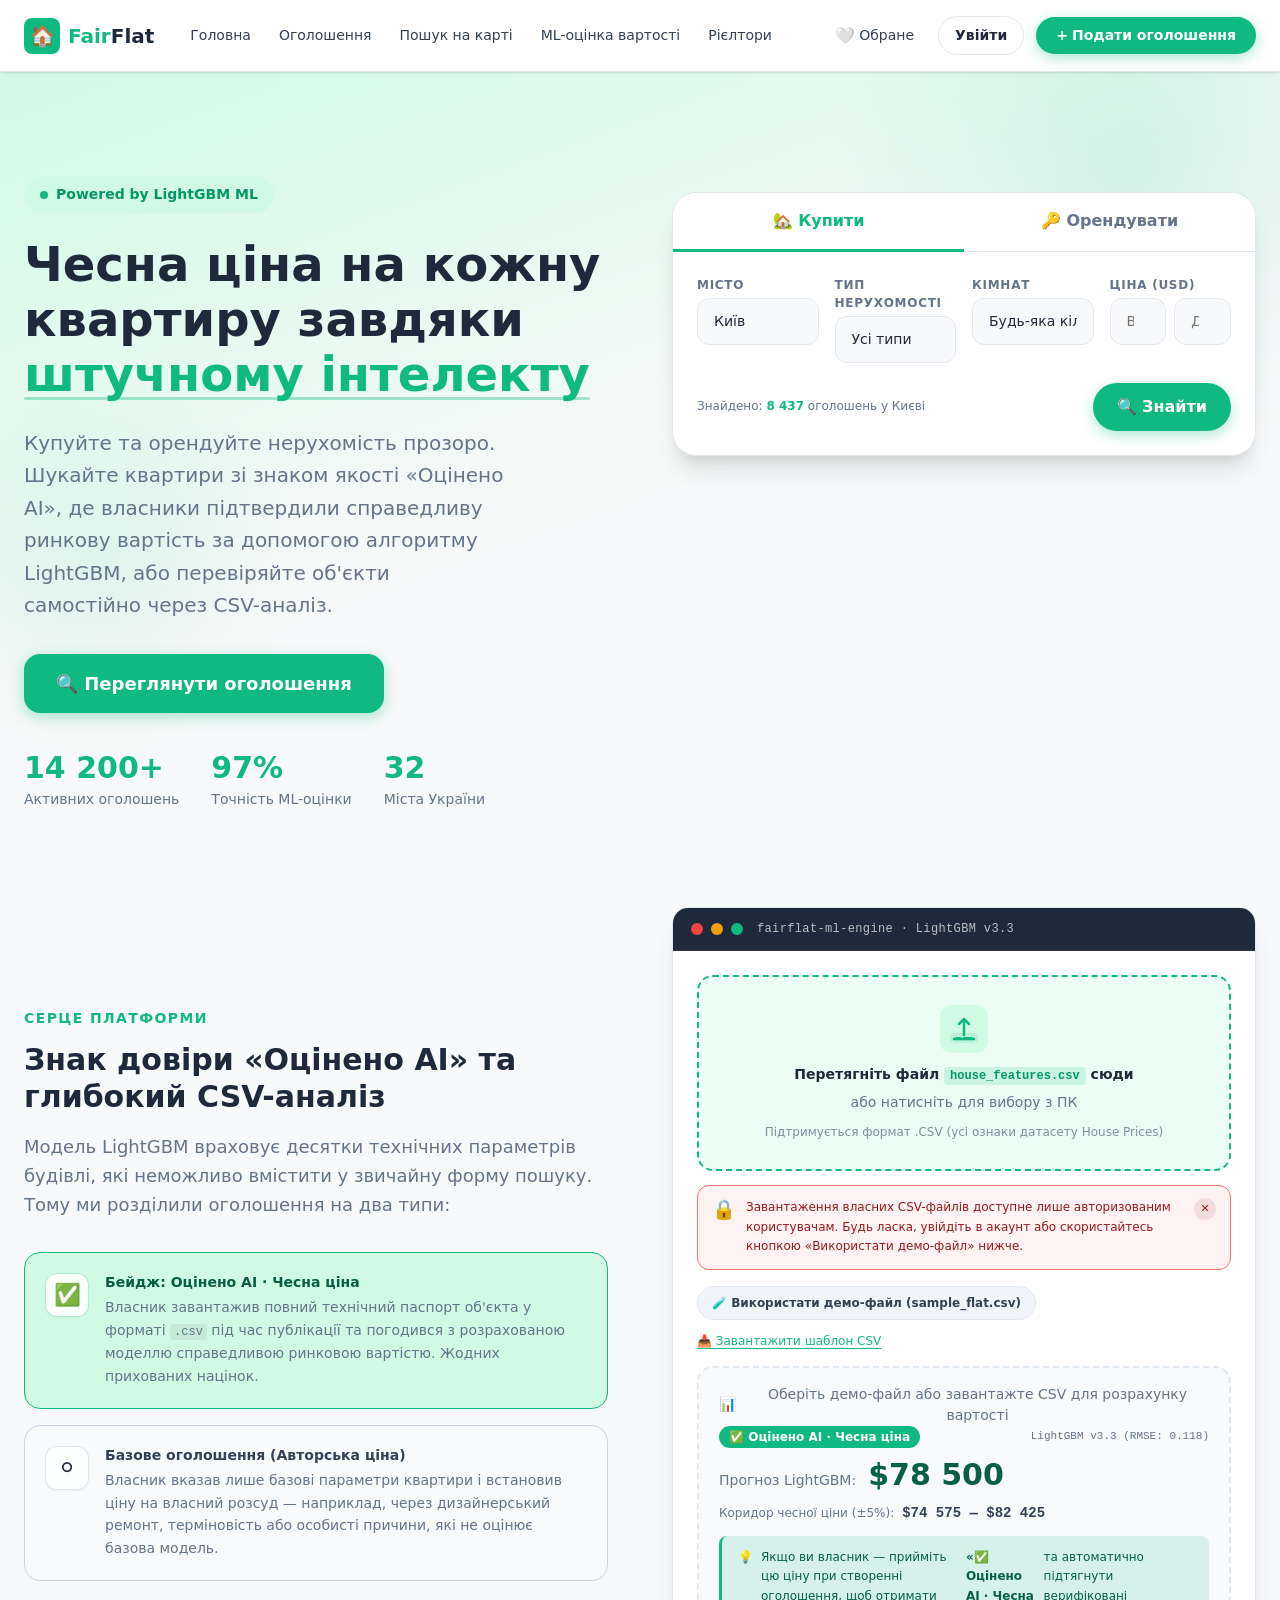
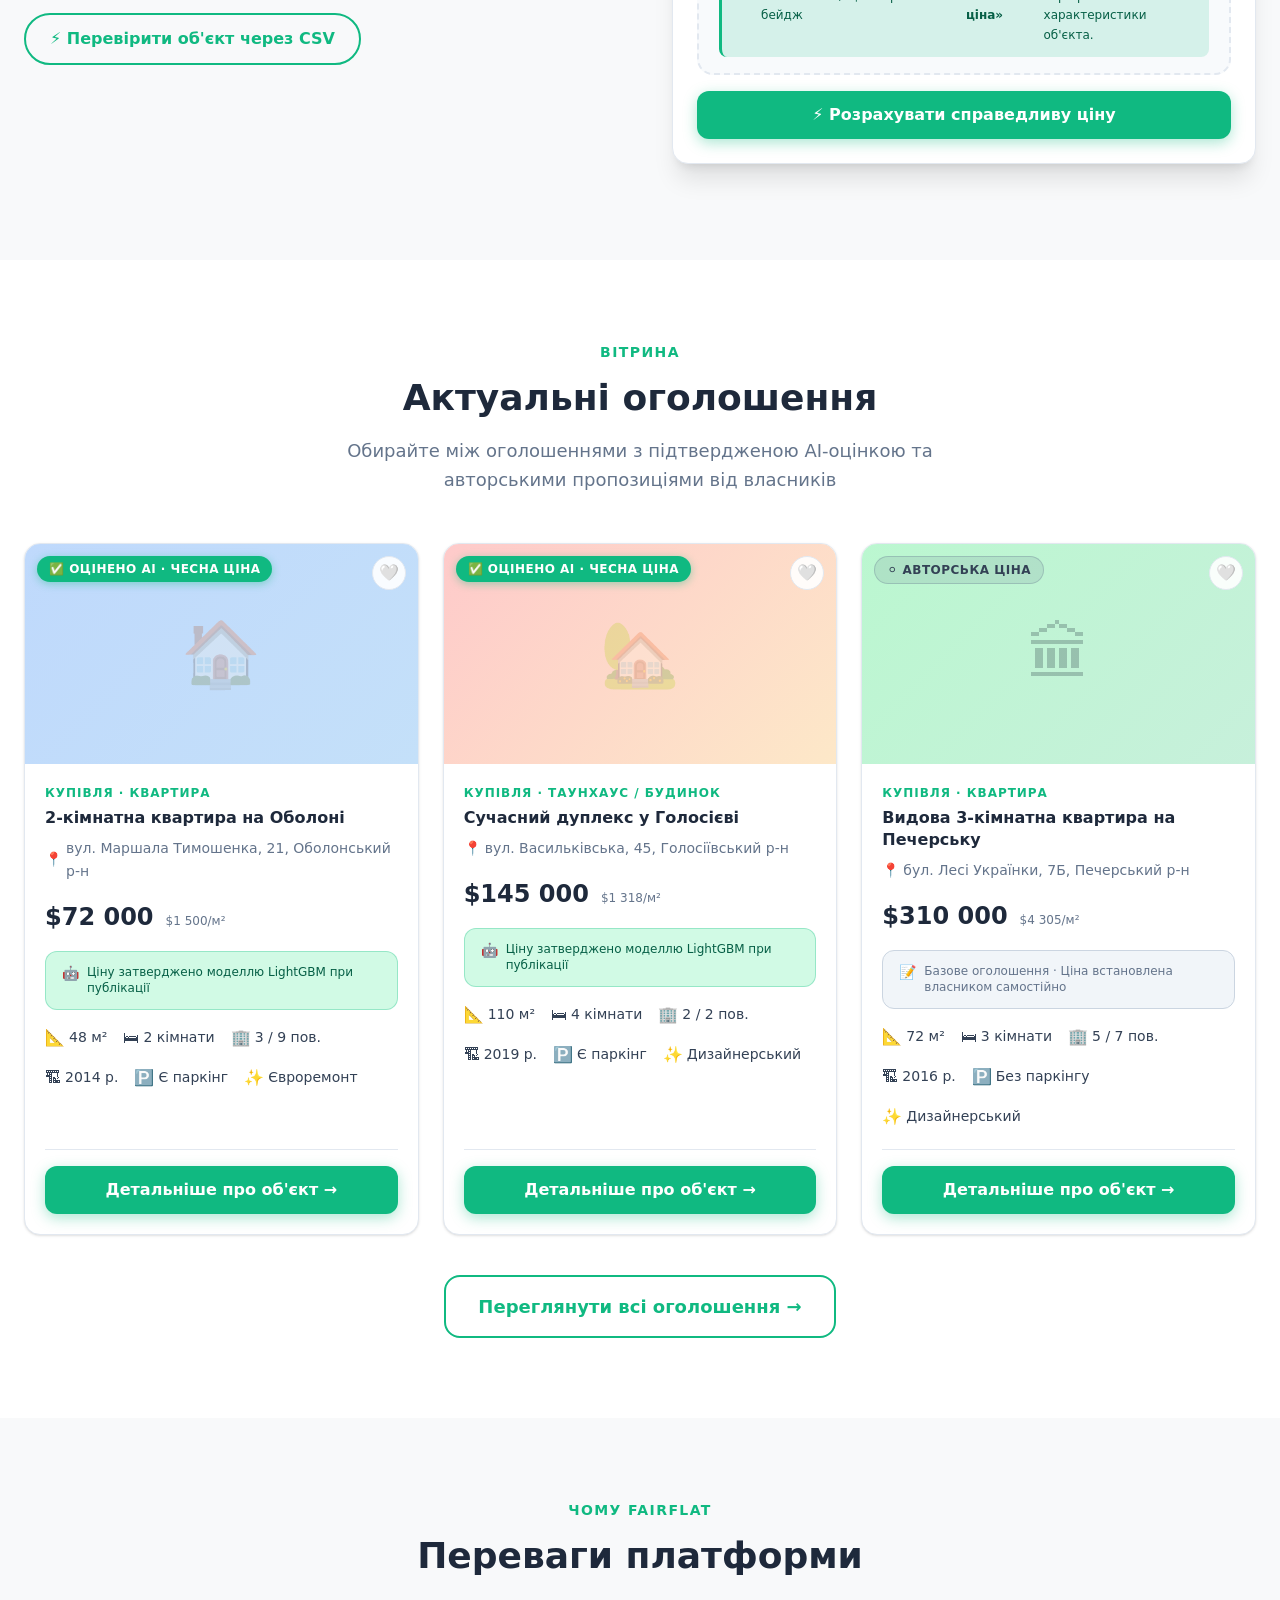
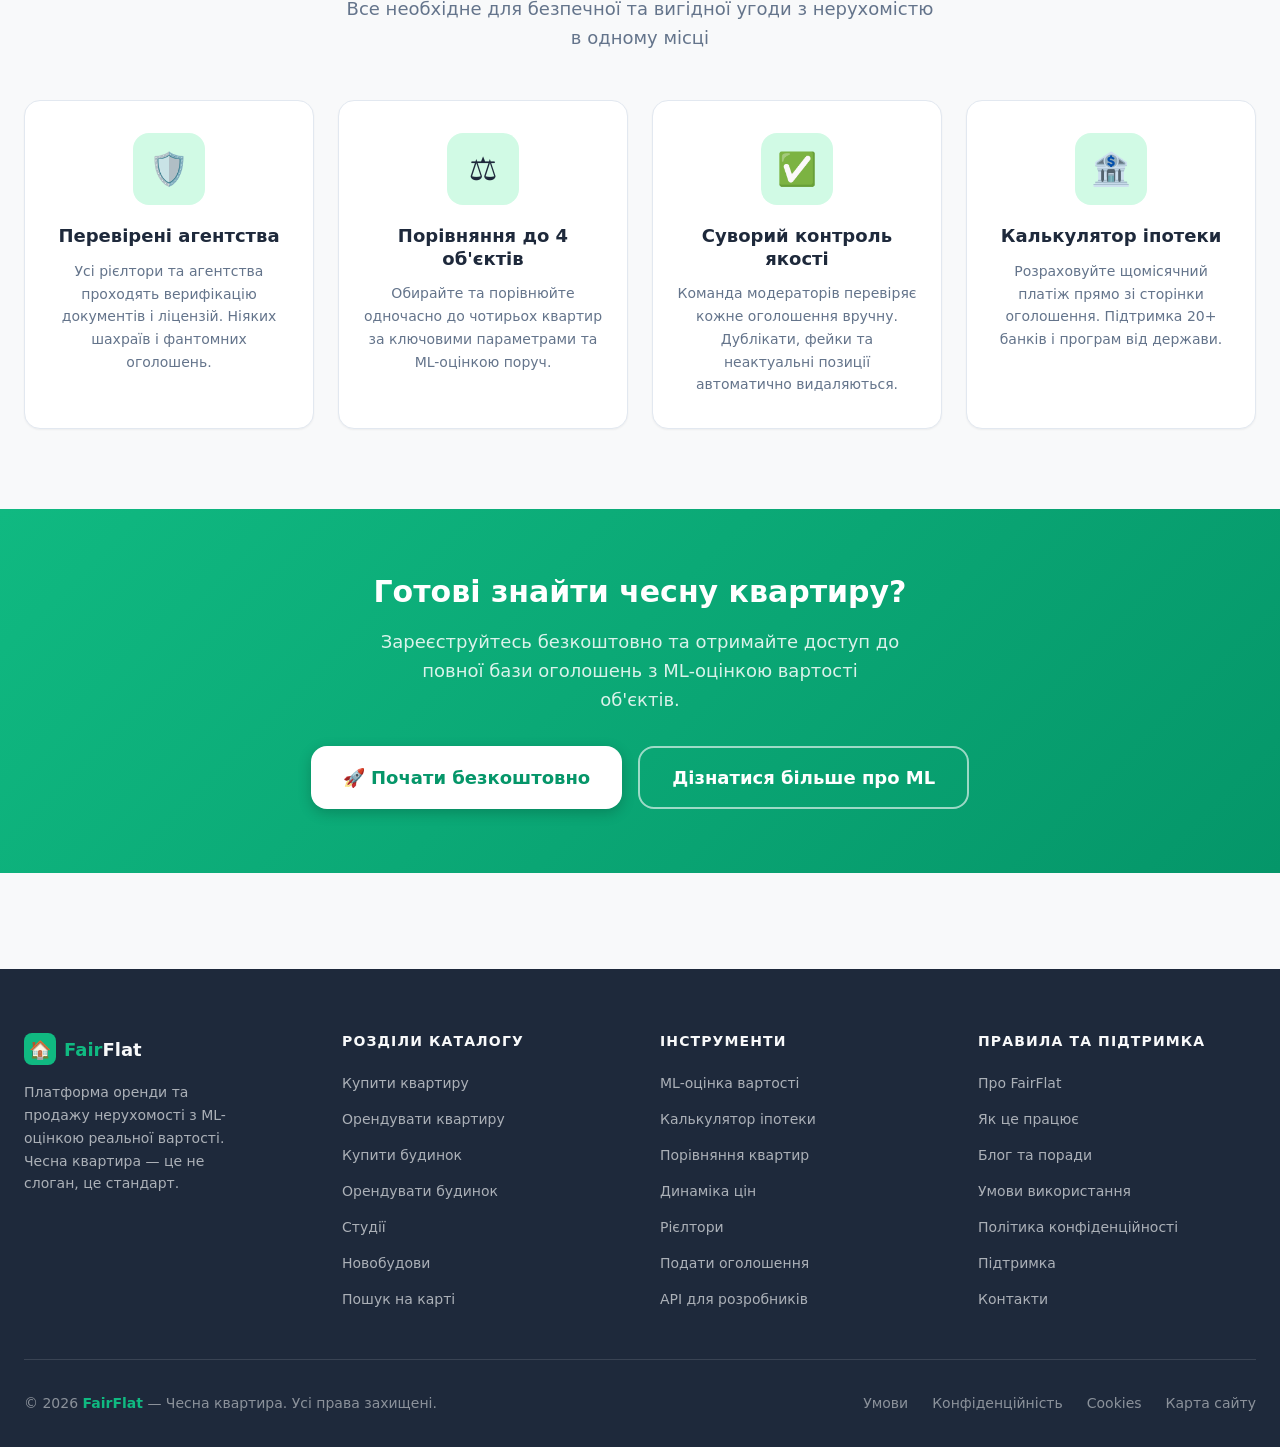
==== commit 5a804ddc: "feat: додати лендінг платформи та інтерактивне ML-демо зроблено: - Створено головну сторінку (`index" ====
--- a/index.html
+++ b/index.html
@@ -37,7 +37,10 @@
     <nav class="header-nav" aria-label="Головна навігація">
       <ul class="header-nav__list" role="list">
         <li>
-          <a href="#listings" class="header-nav__link is-active">Оголошення</a>
+          <a href="index.html" class="header-nav__link">Головна</a>
+        </li>
+        <li>
+          <a href="listings.html" class="header-nav__link">Оголошення</a>
         </li>
         <li>
           <a href="#map-search" class="header-nav__link">Пошук на карті</a>
@@ -545,12 +548,14 @@
       <div class="listings-grid" role="list" aria-label="Картки оголошень">
 
         <!-- ── Card 1: Оцінено AI (Оболонь) ───────────────── -->
-        <article class="property-card" role="listitem" aria-label="Квартира на Оболоні">
+        <article class="property-card" role="listitem" aria-label="2-кімнатна квартира на Оболоні">
 
           <div class="property-card__image property-card__image--1" aria-hidden="true">
-            <div class="property-card__image-bg">🏠</div>
+            <a href="listings.html?id=1" class="property-card__image-link" tabindex="-1" aria-hidden="true">
+              <div class="property-card__image-bg">🏠</div>
+            </a>
             <span class="property-card__badge property-card__badge--ai">
-              ✅ Оцінено AI · Чесна ціна
+              ✅ ОЦІНЕНО AI · ЧЕСНА ЦІНА
             </span>
             <button class="property-card__fav"
                     data-fav-btn
@@ -563,7 +568,9 @@
 
           <div class="property-card__body">
             <p class="property-card__type">Купівля · Квартира</p>
-            <h3 class="property-card__title">2-кімнатна квартира на Оболоні</h3>
+            <h3 class="property-card__title">
+              <a href="listings.html?id=1" class="property-card__title-link">2-кімнатна квартира на Оболоні</a>
+            </h3>
             <p class="property-card__location">
               <span aria-hidden="true">📍</span> вул. Маршала Тимошенка, 21, Оболонський р-н
             </p>
@@ -578,7 +585,7 @@
                  aria-label="Ціну підтверджено моделлю LightGBM">
               <span class="property-card__verification-icon" aria-hidden="true">🤖</span>
               <span class="property-card__verification-text">
-                Ціну затверджено моделлю LightGBM на основі повного CSV-паспорта об'єкта
+                Ціну затверджено моделлю LightGBM при публікації
               </span>
             </div>
 
@@ -588,33 +595,42 @@
                 <span>48 м²</span>
               </li>
               <li class="property-card__feature">
+                <span class="property-card__feature-icon" aria-hidden="true">🛏</span>
+                <span>2 кімнати</span>
+              </li>
+              <li class="property-card__feature">
                 <span class="property-card__feature-icon" aria-hidden="true">🏢</span>
                 <span>3 / 9 пов.</span>
               </li>
               <li class="property-card__feature">
-                <span class="property-card__feature-icon" aria-hidden="true">🛏</span>
-                <span>2 кімнати</span>
+                <span class="property-card__feature-icon" aria-hidden="true">🏗</span>
+                <span>2014 р.</span>
               </li>
               <li class="property-card__feature">
                 <span class="property-card__feature-icon" aria-hidden="true">🅿️</span>
-                <span>Паркінг</span>
+                <span>Є паркінг</span>
+              </li>
+              <li class="property-card__feature">
+                <span class="property-card__feature-icon" aria-hidden="true">✨</span>
+                <span>Євроремонт</span>
               </li>
             </ul>
 
             <div class="property-card__footer">
-              <a href="/listing/1" class="btn btn--primary btn--sm">Детальніше</a>
-              <button class="btn btn--ghost btn--sm" type="button">📋 Паспорт CSV</button>
+              <a href="listings.html?id=1" class="btn btn--primary btn--full">Детальніше про об'єкт →</a>
             </div>
           </div>
         </article>
 
-        <!-- ── Card 2: Оцінено AI (Поділ, студія) ─────────── -->
-        <article class="property-card" role="listitem" aria-label="Студія на Подолі">
+        <!-- ── Card 2: Оцінено AI (Голосіїв, Дуплекс) ─────────── -->
+        <article class="property-card" role="listitem" aria-label="Сучасний дуплекс у Голосієві">
 
           <div class="property-card__image property-card__image--2" aria-hidden="true">
-            <div class="property-card__image-bg">🏙</div>
+            <a href="listings.html?id=2" class="property-card__image-link" tabindex="-1" aria-hidden="true">
+              <div class="property-card__image-bg">🏡</div>
+            </a>
             <span class="property-card__badge property-card__badge--ai">
-              ✅ Оцінено AI · Чесна ціна
+              ✅ ОЦІНЕНО AI · ЧЕСНА ЦІНА
             </span>
             <button class="property-card__fav"
                     data-fav-btn
@@ -626,15 +642,17 @@
           </div>
 
           <div class="property-card__body">
-            <p class="property-card__type">Оренда · Студія</p>
-            <h3 class="property-card__title">Простора студія з видом на Дніпро</h3>
+            <p class="property-card__type">Купівля · Таунхаус / Будинок</p>
+            <h3 class="property-card__title">
+              <a href="listings.html?id=2" class="property-card__title-link">Сучасний дуплекс у Голосієві</a>
+            </h3>
             <p class="property-card__location">
-              <span aria-hidden="true">📍</span> вул. Сагайдачного, 14, Подільський р-н
+              <span aria-hidden="true">📍</span> вул. Васильківська, 45, Голосіївський р-н
             </p>
 
             <div class="property-card__price-row">
-              <span class="property-card__price">$650 / міс</span>
-              <span class="property-card__price-per-sqm">$18,5/м²</span>
+              <span class="property-card__price">$145 000</span>
+              <span class="property-card__price-per-sqm">$1 318/м²</span>
             </div>
 
             <!-- Плашка верифікації AI -->
@@ -642,32 +660,39 @@
                  aria-label="Ціну підтверджено моделлю LightGBM">
               <span class="property-card__verification-icon" aria-hidden="true">🤖</span>
               <span class="property-card__verification-text">
-                Ціну затверджено моделлю LightGBM на основі повного CSV-паспорта об'єкта
+                Ціну затверджено моделлю LightGBM при публікації
               </span>
             </div>
 
             <ul class="property-card__features" aria-label="Характеристики">
               <li class="property-card__feature">
                 <span class="property-card__feature-icon" aria-hidden="true">📐</span>
-                <span>35 м²</span>
+                <span>110 м²</span>
+              </li>
+              <li class="property-card__feature">
+                <span class="property-card__feature-icon" aria-hidden="true">🛏</span>
+                <span>4 кімнати</span>
               </li>
               <li class="property-card__feature">
                 <span class="property-card__feature-icon" aria-hidden="true">🏢</span>
-                <span>7 / 12 пов.</span>
-              </li>
-              <li class="property-card__feature">
-                <span class="property-card__feature-icon" aria-hidden="true">🛏</span>
-                <span>Студія</span>
-              </li>
-              <li class="property-card__feature">
-                <span class="property-card__feature-icon" aria-hidden="true">🌅</span>
-                <span>Вид на річку</span>
+                <span>2 / 2 пов.</span>
+              </li>
+              <li class="property-card__feature">
+                <span class="property-card__feature-icon" aria-hidden="true">🏗</span>
+                <span>2019 р.</span>
+              </li>
+              <li class="property-card__feature">
+                <span class="property-card__feature-icon" aria-hidden="true">🅿️</span>
+                <span>Є паркінг</span>
+              </li>
+              <li class="property-card__feature">
+                <span class="property-card__feature-icon" aria-hidden="true">✨</span>
+                <span>Дизайнерський</span>
               </li>
             </ul>
 
             <div class="property-card__footer">
-              <a href="/listing/2" class="btn btn--primary btn--sm">Детальніше</a>
-              <button class="btn btn--ghost btn--sm" type="button">📋 Паспорт CSV</button>
+              <a href="listings.html?id=2" class="btn btn--primary btn--full">Детальніше про об'єкт →</a>
             </div>
           </div>
         </article>
@@ -676,9 +701,11 @@
         <article class="property-card" role="listitem" aria-label="Квартира на Печерську">
 
           <div class="property-card__image property-card__image--3" aria-hidden="true">
-            <div class="property-card__image-bg">🏛</div>
+            <a href="listings.html?id=3" class="property-card__image-link" tabindex="-1" aria-hidden="true">
+              <div class="property-card__image-bg">🏛</div>
+            </a>
             <span class="property-card__badge property-card__badge--base">
-              ⚪ Авторська ціна
+              ⚪ АВТОРСЬКА ЦІНА
             </span>
             <button class="property-card__fav"
                     data-fav-btn
@@ -691,14 +718,16 @@
 
           <div class="property-card__body">
             <p class="property-card__type">Купівля · Квартира</p>
-            <h3 class="property-card__title">3-кімнатна квартира в центрі Печерська</h3>
+            <h3 class="property-card__title">
+              <a href="listings.html?id=3" class="property-card__title-link">Видова 3-кімнатна квартира на Печерську</a>
+            </h3>
             <p class="property-card__location">
-              <span aria-hidden="true">📍</span> вул. Лютеранська, 30, Печерський р-н
+              <span aria-hidden="true">📍</span> бул. Лесі Українки, 7Б, Печерський р-н
             </p>
 
             <div class="property-card__price-row">
               <span class="property-card__price">$310 000</span>
-              <span class="property-card__price-per-sqm">$4 300/м²</span>
+              <span class="property-card__price-per-sqm">$4 305/м²</span>
             </div>
 
             <!-- Нейтральний підпис базового оголошення -->
@@ -716,22 +745,29 @@
                 <span>72 м²</span>
               </li>
               <li class="property-card__feature">
+                <span class="property-card__feature-icon" aria-hidden="true">🛏</span>
+                <span>3 кімнати</span>
+              </li>
+              <li class="property-card__feature">
                 <span class="property-card__feature-icon" aria-hidden="true">🏢</span>
                 <span>5 / 7 пов.</span>
               </li>
               <li class="property-card__feature">
-                <span class="property-card__feature-icon" aria-hidden="true">🛏</span>
-                <span>3 кімнати</span>
-              </li>
-              <li class="property-card__feature">
-                <span class="property-card__feature-icon" aria-hidden="true">🏛</span>
-                <span>Цегла</span>
+                <span class="property-card__feature-icon" aria-hidden="true">🏗</span>
+                <span>2016 р.</span>
+              </li>
+              <li class="property-card__feature">
+                <span class="property-card__feature-icon" aria-hidden="true">🅿️</span>
+                <span>Без паркінгу</span>
+              </li>
+              <li class="property-card__feature">
+                <span class="property-card__feature-icon" aria-hidden="true">✨</span>
+                <span>Дизайнерський</span>
               </li>
             </ul>
 
             <div class="property-card__footer">
-              <a href="/listing/3" class="btn btn--primary btn--sm">Детальніше</a>
-              <button class="btn btn--ghost btn--sm" type="button">⚡ Перевірити CSV</button>
+              <a href="listings.html?id=3" class="btn btn--primary btn--full">Детальніше про об'єкт →</a>
             </div>
           </div>
         </article>
@@ -739,7 +775,7 @@
       </div><!-- /listings-grid -->
 
       <div class="text-center" style="margin-top: var(--space-10);">
-        <a href="/listings" class="btn btn--outline btn--lg">
+        <a href="listings.html" class="btn btn--outline btn--lg">
           Переглянути всі оголошення →
         </a>
       </div>
--- a/css/landing.css
+++ b/css/landing.css
@@ -1180,6 +1180,23 @@
   line-height: var(--leading-snug);
 }
 
+.property-card__title-link {
+  color: var(--color-graphite);
+  text-decoration: none;
+  transition: color var(--transition-fast);
+}
+
+.property-card__title-link:hover {
+  color: var(--color-emerald);
+}
+
+.property-card__image-link {
+  display: block;
+  width: 100%;
+  height: 100%;
+  text-decoration: none;
+}
+
 .property-card__location {
   display: flex;
   align-items: center;
